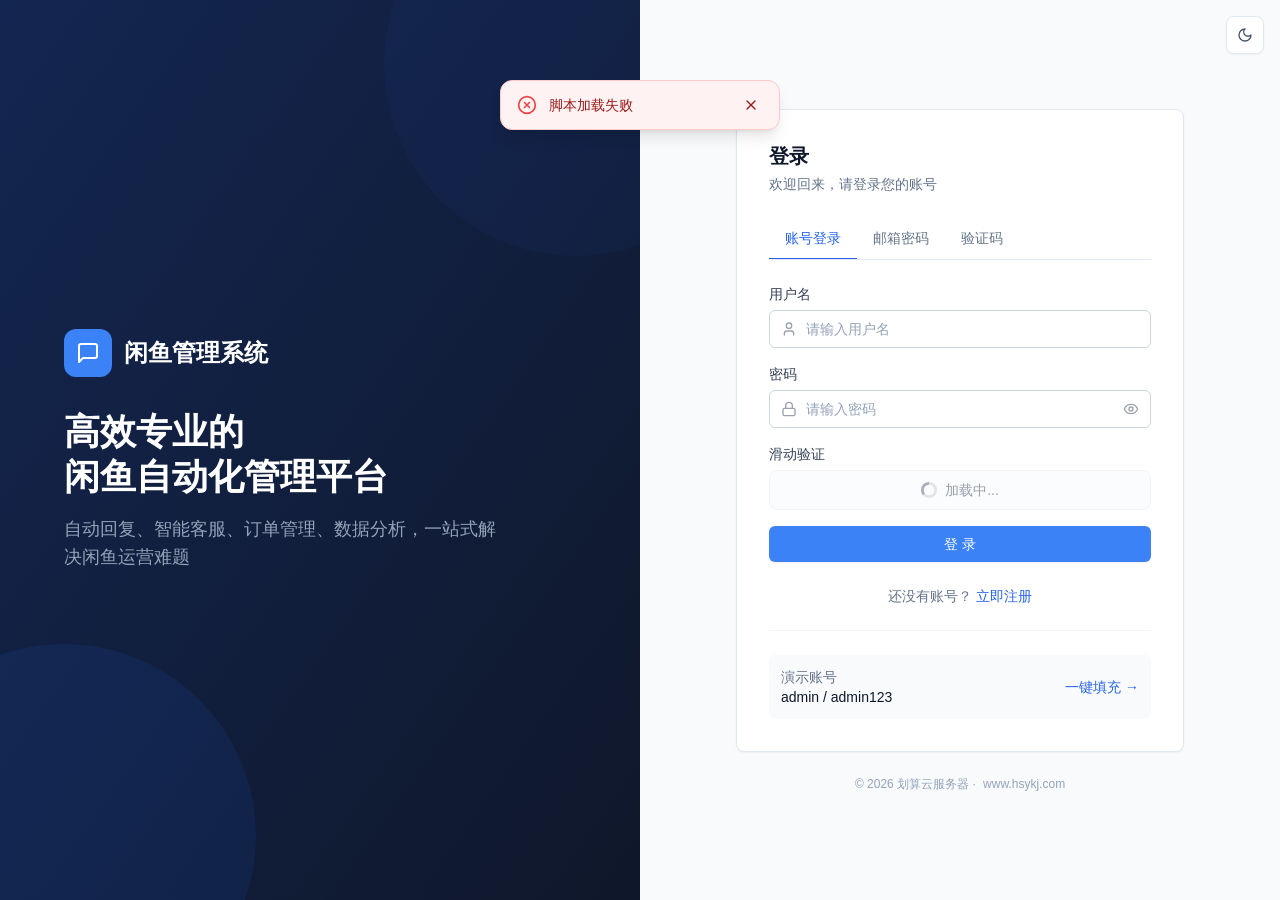
==== static/index.html @ 23e8f323 "商品级别自动发货配置" ====
<!DOCTYPE html>
<html lang="zh-CN">
  <head>
    <meta charset="UTF-8" />
    <link rel="icon" type="image/svg+xml" href="/static/favicon.svg" />
    <meta name="viewport" content="width=device-width, initial-scale=1.0" />
    <title>闲鱼自动回复管理系统</title>
    <!-- 在页面加载前立即设置主题，避免闪白 -->
    <script>
      (function() {
        var theme = localStorage.getItem('theme');
        var prefersDark = window.matchMedia('(prefers-color-scheme: dark)').matches;
        if (theme === 'dark' || (!theme && prefersDark)) {
          document.documentElement.classList.add('dark');
        }
      })();
    </script>
    <link rel="preconnect" href="https://fonts.googleapis.com">
    <link rel="preconnect" href="https://fonts.gstatic.com" crossorigin>
    <link href="https://fonts.googleapis.com/css2?family=Inter:wght@400;500;600;700&display=swap" rel="stylesheet">
    <script type="module" crossorigin src="/static/assets/index-5sSZK5_Z.js"></script>
    <link rel="stylesheet" crossorigin href="/static/assets/index-GIXT7lY9.css">
  </head>
  <body>
    <div id="root"></div>

  </body>
</html>
---- static/assets/index-GIXT7lY9.css ----
*,:before,:after{--tw-border-spacing-x: 0;--tw-border-spacing-y: 0;--tw-translate-x: 0;--tw-translate-y: 0;--tw-rotate: 0;--tw-skew-x: 0;--tw-skew-y: 0;--tw-scale-x: 1;--tw-scale-y: 1;--tw-pan-x: ;--tw-pan-y: ;--tw-pinch-zoom: ;--tw-scroll-snap-strictness: proximity;--tw-gradient-from-position: ;--tw-gradient-via-position: ;--tw-gradient-to-position: ;--tw-ordinal: ;--tw-slashed-zero: ;--tw-numeric-figure: ;--tw-numeric-spacing: ;--tw-numeric-fraction: ;--tw-ring-inset: ;--tw-ring-offset-width: 0px;--tw-ring-offset-color: #fff;--tw-ring-color: rgb(59 130 246 / .5);--tw-ring-offset-shadow: 0 0 #0000;--tw-ring-shadow: 0 0 #0000;--tw-shadow: 0 0 #0000;--tw-shadow-colored: 0 0 #0000;--tw-blur: ;--tw-brightness: ;--tw-contrast: ;--tw-grayscale: ;--tw-hue-rotate: ;--tw-invert: ;--tw-saturate: ;--tw-sepia: ;--tw-drop-shadow: ;--tw-backdrop-blur: ;--tw-backdrop-brightness: ;--tw-backdrop-contrast: ;--tw-backdrop-grayscale: ;--tw-backdrop-hue-rotate: ;--tw-backdrop-invert: ;--tw-backdrop-opacity: ;--tw-backdrop-saturate: ;--tw-backdrop-sepia: ;--tw-contain-size: ;--tw-contain-layout: ;--tw-contain-paint: ;--tw-contain-style: }::backdrop{--tw-border-spacing-x: 0;--tw-border-spacing-y: 0;--tw-translate-x: 0;--tw-translate-y: 0;--tw-rotate: 0;--tw-skew-x: 0;--tw-skew-y: 0;--tw-scale-x: 1;--tw-scale-y: 1;--tw-pan-x: ;--tw-pan-y: ;--tw-pinch-zoom: ;--tw-scroll-snap-strictness: proximity;--tw-gradient-from-position: ;--tw-gradient-via-position: ;--tw-gradient-to-position: ;--tw-ordinal: ;--tw-slashed-zero: ;--tw-numeric-figure: ;--tw-numeric-spacing: ;--tw-numeric-fraction: ;--tw-ring-inset: ;--tw-ring-offset-width: 0px;--tw-ring-offset-color: #fff;--tw-ring-color: rgb(59 130 246 / .5);--tw-ring-offset-shadow: 0 0 #0000;--tw-ring-shadow: 0 0 #0000;--tw-shadow: 0 0 #0000;--tw-shadow-colored: 0 0 #0000;--tw-blur: ;--tw-brightness: ;--tw-contrast: ;--tw-grayscale: ;--tw-hue-rotate: ;--tw-invert: ;--tw-saturate: ;--tw-sepia: ;--tw-drop-shadow: ;--tw-backdrop-blur: ;--tw-backdrop-brightness: ;--tw-backdrop-contrast: ;--tw-backdrop-grayscale: ;--tw-backdrop-hue-rotate: ;--tw-backdrop-invert: ;--tw-backdrop-opacity: ;--tw-backdrop-saturate: ;--tw-backdrop-sepia: ;--tw-contain-size: ;--tw-contain-layout: ;--tw-contain-paint: ;--tw-contain-style: }*,:before,:after{box-sizing:border-box;border-width:0;border-style:solid;border-color:#e5e7eb}:before,:after{--tw-content: ""}html,:host{line-height:1.5;-webkit-text-size-adjust:100%;-moz-tab-size:4;-o-tab-size:4;tab-size:4;font-family:ui-sans-serif,system-ui,sans-serif,"Apple Color Emoji","Segoe UI Emoji",Segoe UI Symbol,"Noto Color Emoji";font-feature-settings:normal;font-variation-settings:normal;-webkit-tap-highlight-color:transparent}body{margin:0;line-height:inherit}hr{height:0;color:inherit;border-top-width:1px}abbr:where([title]){-webkit-text-decoration:underline dotted;text-decoration:underline dotted}h1,h2,h3,h4,h5,h6{font-size:inherit;font-weight:inherit}a{color:inherit;text-decoration:inherit}b,strong{font-weight:bolder}code,kbd,samp,pre{font-family:ui-monospace,SFMono-Regular,Menlo,Monaco,Consolas,Liberation Mono,Courier New,monospace;font-feature-settings:normal;font-variation-settings:normal;font-size:1em}small{font-size:80%}sub,sup{font-size:75%;line-height:0;position:relative;vertical-align:baseline}sub{bottom:-.25em}sup{top:-.5em}table{text-indent:0;border-color:inherit;border-collapse:collapse}button,input,optgroup,select,textarea{font-family:inherit;font-feature-settings:inherit;font-variation-settings:inherit;font-size:100%;font-weight:inherit;line-height:inherit;letter-spacing:inherit;color:inherit;margin:0;padding:0}button,select{text-transform:none}button,input:where([type=button]),input:where([type=reset]),input:where([type=submit]){-webkit-appearance:button;background-color:transparent;background-image:none}:-moz-focusring{outline:auto}:-moz-ui-invalid{box-shadow:none}progress{vertical-align:baseline}::-webkit-inner-spin-button,::-webkit-outer-spin-button{height:auto}[type=search]{-webkit-appearance:textfield;outline-offset:-2px}::-webkit-search-decoration{-webkit-appearance:none}::-webkit-file-upload-button{-webkit-appearance:button;font:inherit}summary{display:list-item}blockquote,dl,dd,h1,h2,h3,h4,h5,h6,hr,figure,p,pre{margin:0}fieldset{margin:0;padding:0}legend{padding:0}ol,ul,menu{list-style:none;margin:0;padding:0}dialog{padding:0}textarea{resize:vertical}input::-moz-placeholder,textarea::-moz-placeholder{opacity:1;color:#9ca3af}input::placeholder,textarea::placeholder{opacity:1;color:#9ca3af}button,[role=button]{cursor:pointer}:disabled{cursor:default}img,svg,video,canvas,audio,iframe,embed,object{display:block;vertical-align:middle}img,video{max-width:100%;height:auto}[hidden]:where(:not([hidden=until-found])){display:none}:root{--color-primary: 59 130 246;--color-primary-hover: 37 99 235;--color-primary-light: 219 234 254;--color-success: 34 197 94;--color-warning: 245 158 11;--color-danger: 239 68 68;--color-info: 14 165 233;--color-sidebar: 15 23 42;--color-bg: 248 250 252;--color-bg-elevated: 255 255 255;--color-text: 30 41 59;--color-text-secondary: 100 116 139;--color-border: 226 232 240}.dark{--color-primary: 96 165 250;--color-primary-hover: 59 130 246;--color-primary-light: 30 58 138;--color-success: 74 222 128;--color-warning: 251 191 36;--color-danger: 248 113 113;--color-info: 56 189 248;--color-sidebar: 15 23 42;--color-bg: 15 23 42;--color-bg-elevated: 30 41 59;--color-text: 241 245 249;--color-text-secondary: 148 163 184;--color-border: 51 65 85}*{--tw-border-opacity: 1;border-color:rgb(226 232 240 / var(--tw-border-opacity, 1))}*:is(.dark *){--tw-border-opacity: 1;border-color:rgb(51 65 85 / var(--tw-border-opacity, 1))}html{scroll-behavior:smooth}body{--tw-bg-opacity: 1;background-color:rgb(248 250 252 / var(--tw-bg-opacity, 1));--tw-text-opacity: 1;color:rgb(30 41 59 / var(--tw-text-opacity, 1));-webkit-font-smoothing:antialiased;-moz-osx-font-smoothing:grayscale;transition-property:color,background-color,border-color,text-decoration-color,fill,stroke;transition-timing-function:cubic-bezier(.4,0,.2,1);transition-duration:.2s}body:is(.dark *){--tw-bg-opacity: 1;background-color:rgb(15 23 42 / var(--tw-bg-opacity, 1));--tw-text-opacity: 1;color:rgb(241 245 249 / var(--tw-text-opacity, 1))}body{font-family:-apple-system,BlinkMacSystemFont,Segoe UI,Roboto,PingFang SC,Hiragino Sans GB,Microsoft YaHei,Helvetica Neue,Arial,sans-serif}::-webkit-scrollbar{height:.375rem;width:.375rem}::-webkit-scrollbar-track{background-color:transparent}::-webkit-scrollbar-thumb{border-radius:9999px;background-color:#cbd5e199}:is(.dark *)::-webkit-scrollbar-thumb{background-color:#47556999}::-webkit-scrollbar-thumb:hover{background-color:#94a3b8cc}:is(.dark *)::-webkit-scrollbar-thumb:hover{background-color:#64748bcc}.sidebar-scrollbar{scrollbar-width:none;-ms-overflow-style:none}.sidebar-scrollbar::-webkit-scrollbar{display:none}.vben-card{border-radius:.5rem;border-width:1px;--tw-border-opacity: 1;border-color:rgb(241 245 249 / var(--tw-border-opacity, 1));--tw-bg-opacity: 1;background-color:rgb(255 255 255 / var(--tw-bg-opacity, 1));--tw-shadow: 0 1px 2px 0 rgb(0 0 0 / .05);--tw-shadow-colored: 0 1px 2px 0 var(--tw-shadow-color);box-shadow:var(--tw-ring-offset-shadow, 0 0 #0000),var(--tw-ring-shadow, 0 0 #0000),var(--tw-shadow)}.vben-card:is(.dark *){--tw-border-opacity: 1;border-color:rgb(51 65 85 / var(--tw-border-opacity, 1));--tw-bg-opacity: 1;background-color:rgb(30 41 59 / var(--tw-bg-opacity, 1))}.vben-card-header{display:flex;align-items:center;justify-content:space-between;border-bottom-width:1px;--tw-border-opacity: 1;border-color:rgb(241 245 249 / var(--tw-border-opacity, 1));padding:1rem 1.25rem}.vben-card-header:is(.dark *){--tw-border-opacity: 1;border-color:rgb(51 65 85 / var(--tw-border-opacity, 1))}.vben-card-title{display:flex;align-items:center;gap:.5rem;font-size:1rem;line-height:1.5rem;font-weight:600;--tw-text-opacity: 1;color:rgb(30 41 59 / var(--tw-text-opacity, 1))}.vben-card-title:is(.dark *){--tw-text-opacity: 1;color:rgb(241 245 249 / var(--tw-text-opacity, 1))}.vben-card-body{padding:1.25rem}.switch-ios{position:relative;display:inline-flex;cursor:pointer;align-items:center}.switch-ios input{position:absolute;width:1px;height:1px;padding:0;margin:-1px;overflow:hidden;clip:rect(0,0,0,0);white-space:nowrap;border-width:0}.switch-ios .switch-slider{height:1.5rem;width:2.75rem;border-radius:9999px;--tw-bg-opacity: 1;background-color:rgb(226 232 240 / var(--tw-bg-opacity, 1));transition-property:color,background-color,border-color,text-decoration-color,fill,stroke;transition-duration:.2s;transition-timing-function:cubic-bezier(.4,0,.2,1)}.switch-ios .switch-slider:after{position:absolute;top:2px;left:2px;height:1.25rem;width:1.25rem;border-radius:9999px;border-width:1px;--tw-border-opacity: 1;border-color:rgb(203 213 225 / var(--tw-border-opacity, 1));--tw-bg-opacity: 1;background-color:rgb(255 255 255 / var(--tw-bg-opacity, 1));transition-property:all;transition-timing-function:cubic-bezier(.4,0,.2,1);transition-duration:.2s;--tw-content: "";content:var(--tw-content)}.switch-ios .switch-slider:is(.dark *){--tw-bg-opacity: 1;background-color:rgb(71 85 105 / var(--tw-bg-opacity, 1))}.switch-ios input:checked+.switch-slider{--tw-bg-opacity: 1;background-color:rgb(59 130 246 / var(--tw-bg-opacity, 1))}.switch-ios input:checked+.switch-slider:after{transform:translate(100%);border-color:#fff}.switch-ios input:focus+.switch-slider{--tw-ring-offset-shadow: var(--tw-ring-inset) 0 0 0 var(--tw-ring-offset-width) var(--tw-ring-offset-color);--tw-ring-shadow: var(--tw-ring-inset) 0 0 0 calc(2px + var(--tw-ring-offset-width)) var(--tw-ring-color);box-shadow:var(--tw-ring-offset-shadow),var(--tw-ring-shadow),var(--tw-shadow, 0 0 #0000);--tw-ring-opacity: 1;--tw-ring-color: rgb(147 197 253 / var(--tw-ring-opacity, 1));--tw-ring-offset-width: 2px}.switch-ios input:focus+.switch-slider:is(.dark *){--tw-ring-opacity: 1;--tw-ring-color: rgb(30 64 175 / var(--tw-ring-opacity, 1));--tw-ring-offset-color: #1e293b}.btn-ios-primary{display:inline-flex;align-items:center;justify-content:center;gap:.5rem;border-radius:.375rem;padding:.5rem 1rem;font-size:.875rem;line-height:1.25rem;font-weight:500;transition-property:all;transition-duration:.15s;transition-timing-function:cubic-bezier(.4,0,.2,1)}.btn-ios-primary:focus{outline:2px solid transparent;outline-offset:2px;--tw-ring-offset-shadow: var(--tw-ring-inset) 0 0 0 var(--tw-ring-offset-width) var(--tw-ring-offset-color);--tw-ring-shadow: var(--tw-ring-inset) 0 0 0 calc(2px + var(--tw-ring-offset-width)) var(--tw-ring-color);box-shadow:var(--tw-ring-offset-shadow),var(--tw-ring-shadow),var(--tw-shadow, 0 0 #0000);--tw-ring-offset-width: 2px}.btn-ios-primary:disabled{pointer-events:none;cursor:not-allowed;opacity:.6}.btn-ios-primary:focus:is(.dark *){--tw-ring-offset-color: #1e293b}.btn-ios-primary{--tw-bg-opacity: 1;background-color:rgb(59 130 246 / var(--tw-bg-opacity, 1));--tw-text-opacity: 1;color:rgb(255 255 255 / var(--tw-text-opacity, 1));--tw-shadow: 0 1px 2px 0 rgb(0 0 0 / .05);--tw-shadow-colored: 0 1px 2px 0 var(--tw-shadow-color);box-shadow:var(--tw-ring-offset-shadow, 0 0 #0000),var(--tw-ring-shadow, 0 0 #0000),var(--tw-shadow)}@media (max-width: 640px){.btn-ios-primary{padding:.5rem .75rem;font-size:.75rem;line-height:1rem}}.btn-ios-primary:hover{--tw-bg-opacity: 1;background-color:rgb(37 99 235 / var(--tw-bg-opacity, 1))}.btn-ios-primary:focus{--tw-ring-opacity: 1;--tw-ring-color: rgb(59 130 246 / var(--tw-ring-opacity, 1))}.btn-ios-primary:active{--tw-bg-opacity: 1;background-color:rgb(29 78 216 / var(--tw-bg-opacity, 1))}.btn-ios-secondary{display:inline-flex;align-items:center;justify-content:center;gap:.5rem;border-radius:.375rem;padding:.5rem 1rem;font-size:.875rem;line-height:1.25rem;font-weight:500;transition-property:all;transition-duration:.15s;transition-timing-function:cubic-bezier(.4,0,.2,1)}.btn-ios-secondary:focus{outline:2px solid transparent;outline-offset:2px;--tw-ring-offset-shadow: var(--tw-ring-inset) 0 0 0 var(--tw-ring-offset-width) var(--tw-ring-offset-color);--tw-ring-shadow: var(--tw-ring-inset) 0 0 0 calc(2px + var(--tw-ring-offset-width)) var(--tw-ring-color);box-shadow:var(--tw-ring-offset-shadow),var(--tw-ring-shadow),var(--tw-shadow, 0 0 #0000);--tw-ring-offset-width: 2px}.btn-ios-secondary:disabled{pointer-events:none;cursor:not-allowed;opacity:.6}.btn-ios-secondary:focus:is(.dark *){--tw-ring-offset-color: #1e293b}.btn-ios-secondary{border-width:1px;--tw-border-opacity: 1;border-color:rgb(203 213 225 / var(--tw-border-opacity, 1));--tw-bg-opacity: 1;background-color:rgb(255 255 255 / var(--tw-bg-opacity, 1));--tw-text-opacity: 1;color:rgb(51 65 85 / var(--tw-text-opacity, 1))}@media (max-width: 640px){.btn-ios-secondary{padding:.5rem .75rem;font-size:.75rem;line-height:1rem}}.btn-ios-secondary:hover{--tw-bg-opacity: 1;background-color:rgb(248 250 252 / var(--tw-bg-opacity, 1))}.btn-ios-secondary:focus{--tw-ring-opacity: 1;--tw-ring-color: rgb(59 130 246 / var(--tw-ring-opacity, 1))}.btn-ios-secondary:active{--tw-bg-opacity: 1;background-color:rgb(241 245 249 / var(--tw-bg-opacity, 1))}.btn-ios-secondary:is(.dark *){--tw-border-opacity: 1;border-color:rgb(71 85 105 / var(--tw-border-opacity, 1));--tw-bg-opacity: 1;background-color:rgb(51 65 85 / var(--tw-bg-opacity, 1));--tw-text-opacity: 1;color:rgb(226 232 240 / var(--tw-text-opacity, 1))}.btn-ios-secondary:hover:is(.dark *){--tw-bg-opacity: 1;background-color:rgb(71 85 105 / var(--tw-bg-opacity, 1))}.btn-ios-danger{display:inline-flex;align-items:center;justify-content:center;gap:.5rem;border-radius:.375rem;padding:.5rem 1rem;font-size:.875rem;line-height:1.25rem;font-weight:500;transition-property:all;transition-duration:.15s;transition-timing-function:cubic-bezier(.4,0,.2,1)}.btn-ios-danger:focus{outline:2px solid transparent;outline-offset:2px;--tw-ring-offset-shadow: var(--tw-ring-inset) 0 0 0 var(--tw-ring-offset-width) var(--tw-ring-offset-color);--tw-ring-shadow: var(--tw-ring-inset) 0 0 0 calc(2px + var(--tw-ring-offset-width)) var(--tw-ring-color);box-shadow:var(--tw-ring-offset-shadow),var(--tw-ring-shadow),var(--tw-shadow, 0 0 #0000);--tw-ring-offset-width: 2px}.btn-ios-danger:disabled{pointer-events:none;cursor:not-allowed;opacity:.6}.btn-ios-danger:focus:is(.dark *){--tw-ring-offset-color: #1e293b}.btn-ios-danger{--tw-bg-opacity: 1;background-color:rgb(239 68 68 / var(--tw-bg-opacity, 1));--tw-text-opacity: 1;color:rgb(255 255 255 / var(--tw-text-opacity, 1));--tw-shadow: 0 1px 2px 0 rgb(0 0 0 / .05);--tw-shadow-colored: 0 1px 2px 0 var(--tw-shadow-color);box-shadow:var(--tw-ring-offset-shadow, 0 0 #0000),var(--tw-ring-shadow, 0 0 #0000),var(--tw-shadow)}@media (max-width: 640px){.btn-ios-danger{padding:.5rem .75rem;font-size:.75rem;line-height:1rem}}.btn-ios-danger:hover{--tw-bg-opacity: 1;background-color:rgb(220 38 38 / var(--tw-bg-opacity, 1))}.btn-ios-danger:focus{--tw-ring-opacity: 1;--tw-ring-color: rgb(239 68 68 / var(--tw-ring-opacity, 1))}.btn-ios-danger:active{--tw-bg-opacity: 1;background-color:rgb(185 28 28 / var(--tw-bg-opacity, 1))}.btn-sm{border-radius:.25rem;padding:.375rem .75rem;font-size:.75rem;line-height:1rem}.input-ios{width:100%;border-radius:.375rem;border-width:1px;--tw-border-opacity: 1;border-color:rgb(203 213 225 / var(--tw-border-opacity, 1));--tw-bg-opacity: 1;background-color:rgb(255 255 255 / var(--tw-bg-opacity, 1));padding:.5rem .75rem;font-size:.875rem;line-height:1.25rem;--tw-text-opacity: 1;color:rgb(15 23 42 / var(--tw-text-opacity, 1));transition-property:color,background-color,border-color,text-decoration-color,fill,stroke;transition-timing-function:cubic-bezier(.4,0,.2,1);transition-duration:.15s}.input-ios::-moz-placeholder{--tw-text-opacity: 1;color:rgb(148 163 184 / var(--tw-text-opacity, 1))}.input-ios::placeholder{--tw-text-opacity: 1;color:rgb(148 163 184 / var(--tw-text-opacity, 1))}.input-ios:hover{--tw-border-opacity: 1;border-color:rgb(148 163 184 / var(--tw-border-opacity, 1))}.input-ios:focus{--tw-border-opacity: 1;border-color:rgb(59 130 246 / var(--tw-border-opacity, 1));outline:2px solid transparent;outline-offset:2px;--tw-ring-offset-shadow: var(--tw-ring-inset) 0 0 0 var(--tw-ring-offset-width) var(--tw-ring-offset-color);--tw-ring-shadow: var(--tw-ring-inset) 0 0 0 calc(1px + var(--tw-ring-offset-width)) var(--tw-ring-color);box-shadow:var(--tw-ring-offset-shadow),var(--tw-ring-shadow),var(--tw-shadow, 0 0 #0000);--tw-ring-opacity: 1;--tw-ring-color: rgb(59 130 246 / var(--tw-ring-opacity, 1))}.input-ios:disabled{cursor:not-allowed;--tw-bg-opacity: 1;background-color:rgb(241 245 249 / var(--tw-bg-opacity, 1));--tw-text-opacity: 1;color:rgb(100 116 139 / var(--tw-text-opacity, 1))}.input-ios:is(.dark *){--tw-border-opacity: 1;border-color:rgb(71 85 105 / var(--tw-border-opacity, 1));--tw-bg-opacity: 1;background-color:rgb(30 41 59 / var(--tw-bg-opacity, 1));--tw-text-opacity: 1;color:rgb(241 245 249 / var(--tw-text-opacity, 1))}.input-ios:is(.dark *)::-moz-placeholder{--tw-text-opacity: 1;color:rgb(100 116 139 / var(--tw-text-opacity, 1))}.input-ios:is(.dark *)::placeholder{--tw-text-opacity: 1;color:rgb(100 116 139 / var(--tw-text-opacity, 1))}.input-ios:hover:is(.dark *){--tw-border-opacity: 1;border-color:rgb(100 116 139 / var(--tw-border-opacity, 1))}.input-ios:disabled:is(.dark *){--tw-bg-opacity: 1;background-color:rgb(51 65 85 / var(--tw-bg-opacity, 1))}select.input-ios{cursor:pointer;-webkit-appearance:none;-moz-appearance:none;appearance:none;background-image:url(data:image/svg+xml;charset=utf-8,%3Csvg%20xmlns%3D%22http%3A%2F%2Fwww.w3.org%2F2000%2Fsvg%22%20width%3D%2224%22%20height%3D%2224%22%20viewBox%3D%220%200%2024%2024%22%20fill%3D%22none%22%20stroke%3D%22%2364748b%22%20stroke-width%3D%222%22%20stroke-linecap%3D%22round%22%20stroke-linejoin%3D%22round%22%3E%3Cpolyline%20points%3D%226%209%2012%2015%2018%209%22%3E%3C%2Fpolyline%3E%3C%2Fsvg%3E);background-size:1.25rem 1.25rem;background-position:right .5rem center;background-repeat:no-repeat;padding-right:2.5rem}.dark select.input-ios{background-image:url(data:image/svg+xml;charset=utf-8,%3Csvg%20xmlns%3D%22http%3A%2F%2Fwww.w3.org%2F2000%2Fsvg%22%20width%3D%2224%22%20height%3D%2224%22%20viewBox%3D%220%200%2024%2024%22%20fill%3D%22none%22%20stroke%3D%22%2394a3b8%22%20stroke-width%3D%222%22%20stroke-linecap%3D%22round%22%20stroke-linejoin%3D%22round%22%3E%3Cpolyline%20points%3D%226%209%2012%2015%2018%209%22%3E%3C%2Fpolyline%3E%3C%2Fsvg%3E)}.input-group>:not([hidden])~:not([hidden]){--tw-space-y-reverse: 0;margin-top:calc(.375rem * calc(1 - var(--tw-space-y-reverse)));margin-bottom:calc(.375rem * var(--tw-space-y-reverse))}.input-label{display:block;font-size:.875rem;line-height:1.25rem;font-weight:500;--tw-text-opacity: 1;color:rgb(51 65 85 / var(--tw-text-opacity, 1))}.input-label:is(.dark *){--tw-text-opacity: 1;color:rgb(203 213 225 / var(--tw-text-opacity, 1))}.input-hint{margin-top:.25rem;font-size:.75rem;line-height:1rem;--tw-text-opacity: 1;color:rgb(100 116 139 / var(--tw-text-opacity, 1))}.input-hint:is(.dark *){--tw-text-opacity: 1;color:rgb(148 163 184 / var(--tw-text-opacity, 1))}.table-ios{width:100%;font-size:.875rem;line-height:1.25rem}.table-ios thead{--tw-bg-opacity: 1;background-color:rgb(248 250 252 / var(--tw-bg-opacity, 1))}.table-ios thead:is(.dark *){background-color:#33415580}.table-ios th{border-bottom-width:1px;--tw-border-opacity: 1;border-color:rgb(226 232 240 / var(--tw-border-opacity, 1));padding:.75rem 1rem;text-align:left;font-size:.75rem;line-height:1rem;font-weight:600;text-transform:uppercase;letter-spacing:.05em;--tw-text-opacity: 1;color:rgb(71 85 105 / var(--tw-text-opacity, 1))}.table-ios th:is(.dark *){--tw-border-opacity: 1;border-color:rgb(71 85 105 / var(--tw-border-opacity, 1));--tw-text-opacity: 1;color:rgb(203 213 225 / var(--tw-text-opacity, 1))}.table-ios td{border-bottom-width:1px;--tw-border-opacity: 1;border-color:rgb(241 245 249 / var(--tw-border-opacity, 1));padding:.75rem 1rem;--tw-text-opacity: 1;color:rgb(51 65 85 / var(--tw-text-opacity, 1))}.table-ios td:is(.dark *){--tw-border-opacity: 1;border-color:rgb(51 65 85 / var(--tw-border-opacity, 1));--tw-text-opacity: 1;color:rgb(203 213 225 / var(--tw-text-opacity, 1))}.table-ios tbody tr{transition-property:color,background-color,border-color,text-decoration-color,fill,stroke;transition-timing-function:cubic-bezier(.4,0,.2,1);transition-duration:.15s}.table-ios tbody tr:hover{background-color:#eff6ff80}.table-ios tbody tr:hover:is(.dark *){background-color:#1e3a8a33}.table-ios tbody tr:last-child td{border-bottom-width:0px}.table-action-btn{border-radius:.375rem;padding:.375rem;--tw-text-opacity: 1;color:rgb(100 116 139 / var(--tw-text-opacity, 1));transition-property:color,background-color,border-color,text-decoration-color,fill,stroke;transition-timing-function:cubic-bezier(.4,0,.2,1);transition-duration:.15s}.table-action-btn:hover{--tw-bg-opacity: 1;background-color:rgb(241 245 249 / var(--tw-bg-opacity, 1));--tw-text-opacity: 1;color:rgb(51 65 85 / var(--tw-text-opacity, 1))}.table-action-btn:is(.dark *){--tw-text-opacity: 1;color:rgb(148 163 184 / var(--tw-text-opacity, 1))}.table-action-btn:hover:is(.dark *){--tw-bg-opacity: 1;background-color:rgb(51 65 85 / var(--tw-bg-opacity, 1));--tw-text-opacity: 1;color:rgb(226 232 240 / var(--tw-text-opacity, 1))}.badge-success{display:inline-flex;align-items:center;border-radius:.25rem;padding:.125rem .5rem;font-size:.75rem;line-height:1rem;font-weight:500;--tw-bg-opacity: 1;background-color:rgb(220 252 231 / var(--tw-bg-opacity, 1));--tw-text-opacity: 1;color:rgb(22 101 52 / var(--tw-text-opacity, 1))}@media (max-width: 640px){.badge-success{padding:.125rem .375rem;font-size:10px}}.badge-success:is(.dark *){background-color:#14532d4d;--tw-text-opacity: 1;color:rgb(74 222 128 / var(--tw-text-opacity, 1))}.badge-warning{display:inline-flex;align-items:center;border-radius:.25rem;padding:.125rem .5rem;font-size:.75rem;line-height:1rem;font-weight:500;--tw-bg-opacity: 1;background-color:rgb(254 243 199 / var(--tw-bg-opacity, 1));--tw-text-opacity: 1;color:rgb(146 64 14 / var(--tw-text-opacity, 1))}@media (max-width: 640px){.badge-warning{padding:.125rem .375rem;font-size:10px}}.badge-warning:is(.dark *){background-color:#78350f4d;--tw-text-opacity: 1;color:rgb(251 191 36 / var(--tw-text-opacity, 1))}.badge-danger{display:inline-flex;align-items:center;border-radius:.25rem;padding:.125rem .5rem;font-size:.75rem;line-height:1rem;font-weight:500;--tw-bg-opacity: 1;background-color:rgb(254 226 226 / var(--tw-bg-opacity, 1));--tw-text-opacity: 1;color:rgb(153 27 27 / var(--tw-text-opacity, 1))}@media (max-width: 640px){.badge-danger{padding:.125rem .375rem;font-size:10px}}.badge-danger:is(.dark *){background-color:#7f1d1d4d;--tw-text-opacity: 1;color:rgb(248 113 113 / var(--tw-text-opacity, 1))}.badge-info{display:inline-flex;align-items:center;border-radius:.25rem;padding:.125rem .5rem;font-size:.75rem;line-height:1rem;font-weight:500;--tw-bg-opacity: 1;background-color:rgb(219 234 254 / var(--tw-bg-opacity, 1));--tw-text-opacity: 1;color:rgb(30 64 175 / var(--tw-text-opacity, 1))}@media (max-width: 640px){.badge-info{padding:.125rem .375rem;font-size:10px}}.badge-info:is(.dark *){background-color:#1e3a8a4d;--tw-text-opacity: 1;color:rgb(96 165 250 / var(--tw-text-opacity, 1))}.badge-gray{display:inline-flex;align-items:center;border-radius:.25rem;padding:.125rem .5rem;font-size:.75rem;line-height:1rem;font-weight:500;--tw-bg-opacity: 1;background-color:rgb(241 245 249 / var(--tw-bg-opacity, 1));--tw-text-opacity: 1;color:rgb(30 41 59 / var(--tw-text-opacity, 1))}@media (max-width: 640px){.badge-gray{padding:.125rem .375rem;font-size:10px}}.badge-gray:is(.dark *){--tw-bg-opacity: 1;background-color:rgb(51 65 85 / var(--tw-bg-opacity, 1));--tw-text-opacity: 1;color:rgb(203 213 225 / var(--tw-text-opacity, 1))}.badge-primary{display:inline-flex;align-items:center;border-radius:.25rem;padding:.125rem .5rem;font-size:.75rem;line-height:1rem;font-weight:500;--tw-bg-opacity: 1;background-color:rgb(219 234 254 / var(--tw-bg-opacity, 1));--tw-text-opacity: 1;color:rgb(30 64 175 / var(--tw-text-opacity, 1))}@media (max-width: 640px){.badge-primary{padding:.125rem .375rem;font-size:10px}}.badge-primary:is(.dark *){background-color:#1e3a8a4d;--tw-text-opacity: 1;color:rgb(96 165 250 / var(--tw-text-opacity, 1))}.status-dot{height:.5rem;width:.5rem;border-radius:9999px}.status-dot-success{height:.5rem;width:.5rem;border-radius:9999px;--tw-bg-opacity: 1;background-color:rgb(34 197 94 / var(--tw-bg-opacity, 1))}.status-dot-danger{height:.5rem;width:.5rem;border-radius:9999px;--tw-bg-opacity: 1;background-color:rgb(239 68 68 / var(--tw-bg-opacity, 1))}.modal-overlay{position:fixed;top:0;right:0;bottom:0;left:0;z-index:50;display:flex}.modal-overlay{animation:fadeIn .3s ease-out;align-items:center;justify-content:center;background-color:#00000080;padding:1rem;animation:fade-in .15s ease-out}.modal-overlay:is(.dark *){background-color:#000000b3}.modal-content{display:flex;max-height:85vh;width:100%;max-width:32rem}@keyframes slideUp{0%{opacity:0;transform:translateY(10px)}to{opacity:1;transform:translateY(0)}}.modal-content{animation:slideUp .3s ease-out;flex-direction:column;overflow:hidden;border-radius:.5rem;--tw-bg-opacity: 1;background-color:rgb(255 255 255 / var(--tw-bg-opacity, 1));--tw-shadow: 0 25px 50px -12px rgb(0 0 0 / .25);--tw-shadow-colored: 0 25px 50px -12px var(--tw-shadow-color);box-shadow:var(--tw-ring-offset-shadow, 0 0 #0000),var(--tw-ring-shadow, 0 0 #0000),var(--tw-shadow);animation:slide-up .2s ease-out}.modal-content:is(.dark *){--tw-bg-opacity: 1;background-color:rgb(30 41 59 / var(--tw-bg-opacity, 1))}.modal-content>form{display:flex;min-height:0px;flex:1 1 0%;flex-direction:column}.modal-header{display:flex;flex-shrink:0;align-items:center;justify-content:space-between;border-bottom-width:1px;--tw-border-opacity: 1;border-color:rgb(226 232 240 / var(--tw-border-opacity, 1));padding:1rem 1.5rem}.modal-header:is(.dark *){--tw-border-opacity: 1;border-color:rgb(51 65 85 / var(--tw-border-opacity, 1))}.modal-title{font-size:1.125rem;line-height:1.75rem;font-weight:600;--tw-text-opacity: 1;color:rgb(15 23 42 / var(--tw-text-opacity, 1))}.modal-title:is(.dark *){--tw-text-opacity: 1;color:rgb(241 245 249 / var(--tw-text-opacity, 1))}.modal-close{border-radius:.375rem;padding:.25rem;--tw-text-opacity: 1;color:rgb(148 163 184 / var(--tw-text-opacity, 1));transition-property:color,background-color,border-color,text-decoration-color,fill,stroke;transition-timing-function:cubic-bezier(.4,0,.2,1);transition-duration:.15s}.modal-close:hover{--tw-bg-opacity: 1;background-color:rgb(241 245 249 / var(--tw-bg-opacity, 1));--tw-text-opacity: 1;color:rgb(71 85 105 / var(--tw-text-opacity, 1))}.modal-close:hover:is(.dark *){--tw-bg-opacity: 1;background-color:rgb(51 65 85 / var(--tw-bg-opacity, 1));--tw-text-opacity: 1;color:rgb(226 232 240 / var(--tw-text-opacity, 1))}.modal-body{min-height:0px;flex:1 1 0%;overflow-y:auto;padding:1.5rem}.modal-footer{display:flex;flex-shrink:0;align-items:center;justify-content:flex-end;gap:.75rem;border-top-width:1px;--tw-border-opacity: 1;border-color:rgb(226 232 240 / var(--tw-border-opacity, 1));--tw-bg-opacity: 1;background-color:rgb(248 250 252 / var(--tw-bg-opacity, 1));padding:1rem 1.5rem}.modal-footer:is(.dark *){--tw-border-opacity: 1;border-color:rgb(51 65 85 / var(--tw-border-opacity, 1));background-color:#1e293b80}.stat-card{display:flex;align-items:center;gap:1rem;border-radius:.5rem;border-width:1px;--tw-border-opacity: 1;border-color:rgb(241 245 249 / var(--tw-border-opacity, 1));--tw-bg-opacity: 1;background-color:rgb(255 255 255 / var(--tw-bg-opacity, 1));padding:1.25rem;--tw-shadow: 0 1px 2px 0 rgb(0 0 0 / .05);--tw-shadow-colored: 0 1px 2px 0 var(--tw-shadow-color);box-shadow:var(--tw-ring-offset-shadow, 0 0 #0000),var(--tw-ring-shadow, 0 0 #0000),var(--tw-shadow)}.stat-card:is(.dark *){--tw-border-opacity: 1;border-color:rgb(51 65 85 / var(--tw-border-opacity, 1));--tw-bg-opacity: 1;background-color:rgb(30 41 59 / var(--tw-bg-opacity, 1))}.stat-icon-primary{display:flex;height:3rem;width:3rem;flex-shrink:0;align-items:center;justify-content:center;border-radius:.5rem;--tw-bg-opacity: 1;background-color:rgb(219 234 254 / var(--tw-bg-opacity, 1));--tw-text-opacity: 1;color:rgb(37 99 235 / var(--tw-text-opacity, 1))}@media (max-width: 640px){.stat-icon-primary{height:2.5rem;width:2.5rem}}.stat-icon-primary:is(.dark *){background-color:#1e3a8a4d;--tw-text-opacity: 1;color:rgb(96 165 250 / var(--tw-text-opacity, 1))}.stat-icon-success{display:flex;height:3rem;width:3rem;flex-shrink:0;align-items:center;justify-content:center;border-radius:.5rem;--tw-bg-opacity: 1;background-color:rgb(220 252 231 / var(--tw-bg-opacity, 1));--tw-text-opacity: 1;color:rgb(22 163 74 / var(--tw-text-opacity, 1))}@media (max-width: 640px){.stat-icon-success{height:2.5rem;width:2.5rem}}.stat-icon-success:is(.dark *){background-color:#14532d4d;--tw-text-opacity: 1;color:rgb(74 222 128 / var(--tw-text-opacity, 1))}.stat-icon-warning{display:flex;height:3rem;width:3rem;flex-shrink:0;align-items:center;justify-content:center;border-radius:.5rem;--tw-bg-opacity: 1;background-color:rgb(254 243 199 / var(--tw-bg-opacity, 1));--tw-text-opacity: 1;color:rgb(217 119 6 / var(--tw-text-opacity, 1))}@media (max-width: 640px){.stat-icon-warning{height:2.5rem;width:2.5rem}}.stat-icon-warning:is(.dark *){background-color:#78350f4d;--tw-text-opacity: 1;color:rgb(251 191 36 / var(--tw-text-opacity, 1))}.stat-icon-info{display:flex;height:3rem;width:3rem;flex-shrink:0;align-items:center;justify-content:center;border-radius:.5rem;--tw-bg-opacity: 1;background-color:rgb(224 242 254 / var(--tw-bg-opacity, 1));--tw-text-opacity: 1;color:rgb(2 132 199 / var(--tw-text-opacity, 1))}@media (max-width: 640px){.stat-icon-info{height:2.5rem;width:2.5rem}}.stat-icon-info:is(.dark *){background-color:#0c4a6e4d;--tw-text-opacity: 1;color:rgb(56 189 248 / var(--tw-text-opacity, 1))}.stat-value{font-size:1.5rem;line-height:2rem;font-weight:700;--tw-text-opacity: 1;color:rgb(15 23 42 / var(--tw-text-opacity, 1))}.stat-value:is(.dark *){--tw-text-opacity: 1;color:rgb(241 245 249 / var(--tw-text-opacity, 1))}.stat-label{font-size:.875rem;line-height:1.25rem;--tw-text-opacity: 1;color:rgb(100 116 139 / var(--tw-text-opacity, 1))}.stat-label:is(.dark *){--tw-text-opacity: 1;color:rgb(148 163 184 / var(--tw-text-opacity, 1))}.page-header{margin-bottom:1.5rem}.page-title{font-size:1.25rem;line-height:1.75rem;font-weight:600;--tw-text-opacity: 1;color:rgb(15 23 42 / var(--tw-text-opacity, 1))}.page-title:is(.dark *){--tw-text-opacity: 1;color:rgb(241 245 249 / var(--tw-text-opacity, 1))}.page-description{margin-top:.25rem;font-size:.875rem;line-height:1.25rem;--tw-text-opacity: 1;color:rgb(100 116 139 / var(--tw-text-opacity, 1))}.page-description:is(.dark *){--tw-text-opacity: 1;color:rgb(148 163 184 / var(--tw-text-opacity, 1))}.top-navbar{position:sticky;top:0;z-index:40;display:flex;height:3.5rem;align-items:center;justify-content:space-between;border-bottom-width:1px;--tw-border-opacity: 1;border-color:rgb(226 232 240 / var(--tw-border-opacity, 1));--tw-bg-opacity: 1;background-color:rgb(255 255 255 / var(--tw-bg-opacity, 1));padding-left:1rem;padding-right:1rem}.top-navbar:is(.dark *){--tw-border-opacity: 1;border-color:rgb(51 65 85 / var(--tw-border-opacity, 1));--tw-bg-opacity: 1;background-color:rgb(30 41 59 / var(--tw-bg-opacity, 1))}.tabs-bar{display:flex;height:2.5rem;align-items:center;gap:.25rem;overflow-x:auto;border-bottom-width:1px;--tw-border-opacity: 1;border-color:rgb(226 232 240 / var(--tw-border-opacity, 1));--tw-bg-opacity: 1;background-color:rgb(255 255 255 / var(--tw-bg-opacity, 1));padding-left:.5rem;padding-right:.5rem}.tabs-bar:is(.dark *){--tw-border-opacity: 1;border-color:rgb(51 65 85 / var(--tw-border-opacity, 1));--tw-bg-opacity: 1;background-color:rgb(30 41 59 / var(--tw-bg-opacity, 1))}.tab-item{display:inline-flex;cursor:pointer;align-items:center;gap:.375rem;white-space:nowrap;border-radius:.375rem;padding:.375rem .75rem;font-size:.875rem;line-height:1.25rem;--tw-text-opacity: 1;color:rgb(71 85 105 / var(--tw-text-opacity, 1));transition-property:color,background-color,border-color,text-decoration-color,fill,stroke;transition-timing-function:cubic-bezier(.4,0,.2,1);transition-duration:.15s}.tab-item:hover{--tw-bg-opacity: 1;background-color:rgb(241 245 249 / var(--tw-bg-opacity, 1));--tw-text-opacity: 1;color:rgb(15 23 42 / var(--tw-text-opacity, 1))}.tab-item:is(.dark *){--tw-text-opacity: 1;color:rgb(148 163 184 / var(--tw-text-opacity, 1))}.tab-item:hover:is(.dark *){--tw-bg-opacity: 1;background-color:rgb(51 65 85 / var(--tw-bg-opacity, 1));--tw-text-opacity: 1;color:rgb(241 245 249 / var(--tw-text-opacity, 1))}.tab-item-active{display:inline-flex;cursor:pointer;align-items:center;gap:.375rem;white-space:nowrap;border-radius:.375rem;padding:.375rem .75rem;font-size:.875rem;line-height:1.25rem;--tw-text-opacity: 1;color:rgb(71 85 105 / var(--tw-text-opacity, 1));transition-property:color,background-color,border-color,text-decoration-color,fill,stroke;transition-timing-function:cubic-bezier(.4,0,.2,1);transition-duration:.15s}.tab-item-active:hover{--tw-bg-opacity: 1;background-color:rgb(241 245 249 / var(--tw-bg-opacity, 1));--tw-text-opacity: 1;color:rgb(15 23 42 / var(--tw-text-opacity, 1))}.tab-item-active:is(.dark *){--tw-text-opacity: 1;color:rgb(148 163 184 / var(--tw-text-opacity, 1))}.tab-item-active:hover:is(.dark *){--tw-bg-opacity: 1;background-color:rgb(51 65 85 / var(--tw-bg-opacity, 1));--tw-text-opacity: 1;color:rgb(241 245 249 / var(--tw-text-opacity, 1))}.tab-item-active{--tw-bg-opacity: 1;background-color:rgb(239 246 255 / var(--tw-bg-opacity, 1));--tw-text-opacity: 1;color:rgb(37 99 235 / var(--tw-text-opacity, 1))}@media (max-width: 640px){.tab-item-active{gap:.25rem;padding:.375rem .5rem;font-size:.75rem;line-height:1rem}}.tab-item-active:is(.dark *){background-color:#1e3a8a4d;--tw-text-opacity: 1;color:rgb(96 165 250 / var(--tw-text-opacity, 1))}.tab-close{margin-left:.25rem;border-radius:.25rem;padding:.125rem;transition-property:color,background-color,border-color,text-decoration-color,fill,stroke;transition-timing-function:cubic-bezier(.4,0,.2,1);transition-duration:.15s}.tab-close:hover{--tw-bg-opacity: 1;background-color:rgb(226 232 240 / var(--tw-bg-opacity, 1))}.tab-close:hover:is(.dark *){--tw-bg-opacity: 1;background-color:rgb(71 85 105 / var(--tw-bg-opacity, 1))}.empty-state{display:flex;flex-direction:column;align-items:center;justify-content:center;padding-top:3rem;padding-bottom:3rem;text-align:center}.empty-state-icon{margin-bottom:1rem;height:4rem;width:4rem;--tw-text-opacity: 1;color:rgb(209 213 219 / var(--tw-text-opacity, 1))}.tabs{display:flex;border-bottom-width:1px;--tw-border-opacity: 1;border-color:rgb(229 231 235 / var(--tw-border-opacity, 1))}.tab{margin-bottom:-1px;cursor:pointer;border-bottom-width:2px;border-color:transparent;padding:.625rem 1rem;font-size:.875rem;line-height:1.25rem;font-weight:500;--tw-text-opacity: 1;color:rgb(107 114 128 / var(--tw-text-opacity, 1));transition-property:color,background-color,border-color,text-decoration-color,fill,stroke;transition-timing-function:cubic-bezier(.4,0,.2,1);transition-duration:.15s}.tab:hover{--tw-border-opacity: 1;border-color:rgb(209 213 219 / var(--tw-border-opacity, 1));--tw-text-opacity: 1;color:rgb(55 65 81 / var(--tw-text-opacity, 1))}.pointer-events-none{pointer-events:none}.pointer-events-auto{pointer-events:auto}.visible{visibility:visible}.static{position:static}.fixed{position:fixed}.absolute{position:absolute}.relative{position:relative}.sticky{position:sticky}.inset-0{top:0;right:0;bottom:0;left:0}.-bottom-32{bottom:-8rem}.-left-32{left:-8rem}.-right-2{right:-.5rem}.-right-32{right:-8rem}.-top-10{top:-2.5rem}.-top-2{top:-.5rem}.-top-32{top:-8rem}.bottom-0{bottom:0}.left-0{left:0}.left-1\/2{left:50%}.left-2\.5{left:.625rem}.left-3{left:.75rem}.left-4{left:1rem}.right-0{right:0}.right-2{right:.5rem}.right-3{right:.75rem}.right-4{right:1rem}.top-0{top:0}.top-1\/2{top:50%}.top-2{top:.5rem}.top-2\.5{top:.625rem}.top-20{top:5rem}.top-4{top:1rem}.z-10{z-index:10}.z-30{z-index:30}.z-40{z-index:40}.z-50{z-index:50}.z-\[100\]{z-index:100}.z-\[200\]{z-index:200}.mx-4{margin-left:1rem;margin-right:1rem}.mx-auto{margin-left:auto;margin-right:auto}.my-0\.5{margin-top:.125rem;margin-bottom:.125rem}.-mb-px{margin-bottom:-1px}.mb-1{margin-bottom:.25rem}.mb-2{margin-bottom:.5rem}.mb-3{margin-bottom:.75rem}.mb-4{margin-bottom:1rem}.mb-6{margin-bottom:1.5rem}.mb-8{margin-bottom:2rem}.ml-0{margin-left:0}.ml-1{margin-left:.25rem}.ml-12{margin-left:3rem}.ml-2{margin-left:.5rem}.ml-6{margin-left:1.5rem}.mr-1{margin-right:.25rem}.mr-auto{margin-right:auto}.mt-0\.5{margin-top:.125rem}.mt-1{margin-top:.25rem}.mt-2{margin-top:.5rem}.mt-3{margin-top:.75rem}.mt-6{margin-top:1.5rem}.line-clamp-1{overflow:hidden;display:-webkit-box;-webkit-box-orient:vertical;-webkit-line-clamp:1}.line-clamp-2{overflow:hidden;display:-webkit-box;-webkit-box-orient:vertical;-webkit-line-clamp:2}.block{display:block}.inline-block{display:inline-block}.inline{display:inline}.flex{display:flex}.inline-flex{display:inline-flex}.table{display:table}.grid{display:grid}.hidden{display:none}.aspect-square{aspect-ratio:1 / 1}.h-1\.5{height:.375rem}.h-10{height:2.5rem}.h-12{height:3rem}.h-14{height:3.5rem}.h-16{height:4rem}.h-20{height:5rem}.h-24{height:6rem}.h-28{height:7rem}.h-3{height:.75rem}.h-3\.5{height:.875rem}.h-32{height:8rem}.h-4{height:1rem}.h-40{height:10rem}.h-44{height:11rem}.h-5{height:1.25rem}.h-6{height:1.5rem}.h-7{height:1.75rem}.h-8{height:2rem}.h-96{height:24rem}.h-\[160px\]{height:160px}.h-\[38px\]{height:38px}.h-full{height:100%}.h-screen{height:100vh}.max-h-24{max-height:6rem}.max-h-32{max-height:8rem}.max-h-48{max-height:12rem}.max-h-60{max-height:15rem}.max-h-\[600px\]{max-height:600px}.max-h-\[70vh\]{max-height:70vh}.max-h-\[80vh\]{max-height:80vh}.max-h-\[85vh\]{max-height:85vh}.max-h-\[90vh\]{max-height:90vh}.min-h-0{min-height:0px}.min-h-\[2\.5rem\]{min-height:2.5rem}.min-h-\[400px\]{min-height:400px}.min-h-screen{min-height:100vh}.w-1\.5{width:.375rem}.w-10{width:2.5rem}.w-11{width:2.75rem}.w-12{width:3rem}.w-14{width:3.5rem}.w-16{width:4rem}.w-3{width:.75rem}.w-3\.5{width:.875rem}.w-32{width:8rem}.w-4{width:1rem}.w-44{width:11rem}.w-48{width:12rem}.w-5{width:1.25rem}.w-56{width:14rem}.w-6{width:1.5rem}.w-7{width:1.75rem}.w-72{width:18rem}.w-8{width:2rem}.w-96{width:24rem}.w-\[160px\]{width:160px}.w-full{width:100%}.min-w-0{min-width:0px}.min-w-\[1000px\]{min-width:1000px}.min-w-\[120px\]{min-width:120px}.min-w-\[280px\]{min-width:280px}.min-w-max{min-width:-moz-max-content;min-width:max-content}.max-w-2xl{max-width:42rem}.max-w-32{max-width:8rem}.max-w-4xl{max-width:56rem}.max-w-5xl{max-width:64rem}.max-w-\[150px\]{max-width:150px}.max-w-\[200px\]{max-width:200px}.max-w-\[280px\]{max-width:280px}.max-w-\[300px\]{max-width:300px}.max-w-\[400px\]{max-width:400px}.max-w-\[60\%\]{max-width:60%}.max-w-\[90vw\]{max-width:90vw}.max-w-full{max-width:100%}.max-w-lg{max-width:32rem}.max-w-md{max-width:28rem}.max-w-none{max-width:none}.max-w-sm{max-width:24rem}.max-w-xs{max-width:20rem}.flex-1{flex:1 1 0%}.flex-shrink-0{flex-shrink:0}.table-fixed{table-layout:fixed}.-translate-x-1\/2{--tw-translate-x: -50%;transform:translate(var(--tw-translate-x),var(--tw-translate-y)) rotate(var(--tw-rotate)) skew(var(--tw-skew-x)) skewY(var(--tw-skew-y)) scaleX(var(--tw-scale-x)) scaleY(var(--tw-scale-y))}.-translate-x-full{--tw-translate-x: -100%;transform:translate(var(--tw-translate-x),var(--tw-translate-y)) rotate(var(--tw-rotate)) skew(var(--tw-skew-x)) skewY(var(--tw-skew-y)) scaleX(var(--tw-scale-x)) scaleY(var(--tw-scale-y))}.-translate-y-1\/2{--tw-translate-y: -50%;transform:translate(var(--tw-translate-x),var(--tw-translate-y)) rotate(var(--tw-rotate)) skew(var(--tw-skew-x)) skewY(var(--tw-skew-y)) scaleX(var(--tw-scale-x)) scaleY(var(--tw-scale-y))}.translate-x-0{--tw-translate-x: 0px;transform:translate(var(--tw-translate-x),var(--tw-translate-y)) rotate(var(--tw-rotate)) skew(var(--tw-skew-x)) skewY(var(--tw-skew-y)) scaleX(var(--tw-scale-x)) scaleY(var(--tw-scale-y))}.translate-x-1{--tw-translate-x: .25rem;transform:translate(var(--tw-translate-x),var(--tw-translate-y)) rotate(var(--tw-rotate)) skew(var(--tw-skew-x)) skewY(var(--tw-skew-y)) scaleX(var(--tw-scale-x)) scaleY(var(--tw-scale-y))}.translate-x-6{--tw-translate-x: 1.5rem;transform:translate(var(--tw-translate-x),var(--tw-translate-y)) rotate(var(--tw-rotate)) skew(var(--tw-skew-x)) skewY(var(--tw-skew-y)) scaleX(var(--tw-scale-x)) scaleY(var(--tw-scale-y))}.rotate-180{--tw-rotate: 180deg;transform:translate(var(--tw-translate-x),var(--tw-translate-y)) rotate(var(--tw-rotate)) skew(var(--tw-skew-x)) skewY(var(--tw-skew-y)) scaleX(var(--tw-scale-x)) scaleY(var(--tw-scale-y))}.transform{transform:translate(var(--tw-translate-x),var(--tw-translate-y)) rotate(var(--tw-rotate)) skew(var(--tw-skew-x)) skewY(var(--tw-skew-y)) scaleX(var(--tw-scale-x)) scaleY(var(--tw-scale-y))}@keyframes fadeIn{0%{opacity:0}to{opacity:1}}.animate-fade-in{animation:fadeIn .3s ease-out}@keyframes pulse{50%{opacity:.5}}.animate-pulse{animation:pulse 2s cubic-bezier(.4,0,.6,1) infinite}@keyframes spin{to{transform:rotate(360deg)}}.animate-spin{animation:spin 1s linear infinite}.cursor-help{cursor:help}.cursor-not-allowed{cursor:not-allowed}.cursor-pointer{cursor:pointer}.resize-none{resize:none}.resize{resize:both}.list-inside{list-style-position:inside}.list-disc{list-style-type:disc}.grid-cols-1{grid-template-columns:repeat(1,minmax(0,1fr))}.grid-cols-2{grid-template-columns:repeat(2,minmax(0,1fr))}.grid-cols-3{grid-template-columns:repeat(3,minmax(0,1fr))}.flex-col{flex-direction:column}.flex-wrap{flex-wrap:wrap}.items-start{align-items:flex-start}.items-end{align-items:flex-end}.items-center{align-items:center}.justify-end{justify-content:flex-end}.justify-center{justify-content:center}.justify-between{justify-content:space-between}.gap-0\.5{gap:.125rem}.gap-1{gap:.25rem}.gap-1\.5{gap:.375rem}.gap-2{gap:.5rem}.gap-2\.5{gap:.625rem}.gap-3{gap:.75rem}.gap-4{gap:1rem}.space-y-0\.5>:not([hidden])~:not([hidden]){--tw-space-y-reverse: 0;margin-top:calc(.125rem * calc(1 - var(--tw-space-y-reverse)));margin-bottom:calc(.125rem * var(--tw-space-y-reverse))}.space-y-1>:not([hidden])~:not([hidden]){--tw-space-y-reverse: 0;margin-top:calc(.25rem * calc(1 - var(--tw-space-y-reverse)));margin-bottom:calc(.25rem * var(--tw-space-y-reverse))}.space-y-1\.5>:not([hidden])~:not([hidden]){--tw-space-y-reverse: 0;margin-top:calc(.375rem * calc(1 - var(--tw-space-y-reverse)));margin-bottom:calc(.375rem * var(--tw-space-y-reverse))}.space-y-2>:not([hidden])~:not([hidden]){--tw-space-y-reverse: 0;margin-top:calc(.5rem * calc(1 - var(--tw-space-y-reverse)));margin-bottom:calc(.5rem * var(--tw-space-y-reverse))}.space-y-3>:not([hidden])~:not([hidden]){--tw-space-y-reverse: 0;margin-top:calc(.75rem * calc(1 - var(--tw-space-y-reverse)));margin-bottom:calc(.75rem * var(--tw-space-y-reverse))}.space-y-4>:not([hidden])~:not([hidden]){--tw-space-y-reverse: 0;margin-top:calc(1rem * calc(1 - var(--tw-space-y-reverse)));margin-bottom:calc(1rem * var(--tw-space-y-reverse))}.space-y-6>:not([hidden])~:not([hidden]){--tw-space-y-reverse: 0;margin-top:calc(1.5rem * calc(1 - var(--tw-space-y-reverse)));margin-bottom:calc(1.5rem * var(--tw-space-y-reverse))}.divide-y>:not([hidden])~:not([hidden]){--tw-divide-y-reverse: 0;border-top-width:calc(1px * calc(1 - var(--tw-divide-y-reverse)));border-bottom-width:calc(1px * var(--tw-divide-y-reverse))}.divide-slate-100>:not([hidden])~:not([hidden]){--tw-divide-opacity: 1;border-color:rgb(241 245 249 / var(--tw-divide-opacity, 1))}.overflow-auto{overflow:auto}.overflow-hidden{overflow:hidden}.overflow-x-auto{overflow-x:auto}.overflow-y-auto{overflow-y:auto}.overflow-x-hidden{overflow-x:hidden}.truncate{overflow:hidden;text-overflow:ellipsis;white-space:nowrap}.whitespace-nowrap{white-space:nowrap}.break-all{word-break:break-all}.rounded{border-radius:.25rem}.rounded-2xl{border-radius:1rem}.rounded-full{border-radius:9999px}.rounded-lg{border-radius:.5rem}.rounded-md{border-radius:.375rem}.rounded-xl{border-radius:.75rem}.border{border-width:1px}.border-0{border-width:0px}.border-2{border-width:2px}.border-b{border-bottom-width:1px}.border-b-2{border-bottom-width:2px}.border-r{border-right-width:1px}.border-t{border-top-width:1px}.border-dashed{border-style:dashed}.border-amber-200{--tw-border-opacity: 1;border-color:rgb(253 230 138 / var(--tw-border-opacity, 1))}.border-amber-200\/50{border-color:#fde68a80}.border-blue-200{--tw-border-opacity: 1;border-color:rgb(191 219 254 / var(--tw-border-opacity, 1))}.border-blue-200\/50{border-color:#bfdbfe80}.border-blue-300{--tw-border-opacity: 1;border-color:rgb(147 197 253 / var(--tw-border-opacity, 1))}.border-blue-500{--tw-border-opacity: 1;border-color:rgb(59 130 246 / var(--tw-border-opacity, 1))}.border-blue-600{--tw-border-opacity: 1;border-color:rgb(37 99 235 / var(--tw-border-opacity, 1))}.border-emerald-200{--tw-border-opacity: 1;border-color:rgb(167 243 208 / var(--tw-border-opacity, 1))}.border-emerald-200\/50{border-color:#a7f3d080}.border-gray-100{--tw-border-opacity: 1;border-color:rgb(243 244 246 / var(--tw-border-opacity, 1))}.border-gray-200{--tw-border-opacity: 1;border-color:rgb(229 231 235 / var(--tw-border-opacity, 1))}.border-gray-300{--tw-border-opacity: 1;border-color:rgb(209 213 219 / var(--tw-border-opacity, 1))}.border-green-300{--tw-border-opacity: 1;border-color:rgb(134 239 172 / var(--tw-border-opacity, 1))}.border-red-200{--tw-border-opacity: 1;border-color:rgb(254 202 202 / var(--tw-border-opacity, 1))}.border-red-300{--tw-border-opacity: 1;border-color:rgb(252 165 165 / var(--tw-border-opacity, 1))}.border-slate-100{--tw-border-opacity: 1;border-color:rgb(241 245 249 / var(--tw-border-opacity, 1))}.border-slate-200{--tw-border-opacity: 1;border-color:rgb(226 232 240 / var(--tw-border-opacity, 1))}.border-slate-300{--tw-border-opacity: 1;border-color:rgb(203 213 225 / var(--tw-border-opacity, 1))}.border-transparent{border-color:transparent}.bg-amber-100{--tw-bg-opacity: 1;background-color:rgb(254 243 199 / var(--tw-bg-opacity, 1))}.bg-amber-50{--tw-bg-opacity: 1;background-color:rgb(255 251 235 / var(--tw-bg-opacity, 1))}.bg-black\/50{background-color:#00000080}.bg-black\/60{background-color:#0009}.bg-black\/70{background-color:#000000b3}.bg-black\/80{background-color:#000c}.bg-blue-100{--tw-bg-opacity: 1;background-color:rgb(219 234 254 / var(--tw-bg-opacity, 1))}.bg-blue-50{--tw-bg-opacity: 1;background-color:rgb(239 246 255 / var(--tw-bg-opacity, 1))}.bg-blue-50\/50{background-color:#eff6ff80}.bg-blue-500{--tw-bg-opacity: 1;background-color:rgb(59 130 246 / var(--tw-bg-opacity, 1))}.bg-blue-600{--tw-bg-opacity: 1;background-color:rgb(37 99 235 / var(--tw-bg-opacity, 1))}.bg-blue-600\/10{background-color:#2563eb1a}.bg-blue-600\/5{background-color:#2563eb0d}.bg-emerald-50{--tw-bg-opacity: 1;background-color:rgb(236 253 245 / var(--tw-bg-opacity, 1))}.bg-emerald-500{--tw-bg-opacity: 1;background-color:rgb(16 185 129 / var(--tw-bg-opacity, 1))}.bg-gray-100{--tw-bg-opacity: 1;background-color:rgb(243 244 246 / var(--tw-bg-opacity, 1))}.bg-gray-300{--tw-bg-opacity: 1;background-color:rgb(209 213 219 / var(--tw-bg-opacity, 1))}.bg-gray-900{--tw-bg-opacity: 1;background-color:rgb(17 24 39 / var(--tw-bg-opacity, 1))}.bg-green-100{--tw-bg-opacity: 1;background-color:rgb(220 252 231 / var(--tw-bg-opacity, 1))}.bg-green-50{--tw-bg-opacity: 1;background-color:rgb(240 253 244 / var(--tw-bg-opacity, 1))}.bg-purple-100{--tw-bg-opacity: 1;background-color:rgb(243 232 255 / var(--tw-bg-opacity, 1))}.bg-red-100{--tw-bg-opacity: 1;background-color:rgb(254 226 226 / var(--tw-bg-opacity, 1))}.bg-red-50{--tw-bg-opacity: 1;background-color:rgb(254 242 242 / var(--tw-bg-opacity, 1))}.bg-red-500{--tw-bg-opacity: 1;background-color:rgb(239 68 68 / var(--tw-bg-opacity, 1))}.bg-slate-100{--tw-bg-opacity: 1;background-color:rgb(241 245 249 / var(--tw-bg-opacity, 1))}.bg-slate-200{--tw-bg-opacity: 1;background-color:rgb(226 232 240 / var(--tw-bg-opacity, 1))}.bg-slate-300{--tw-bg-opacity: 1;background-color:rgb(203 213 225 / var(--tw-bg-opacity, 1))}.bg-slate-50{--tw-bg-opacity: 1;background-color:rgb(248 250 252 / var(--tw-bg-opacity, 1))}.bg-slate-500{--tw-bg-opacity: 1;background-color:rgb(100 116 139 / var(--tw-bg-opacity, 1))}.bg-slate-900{--tw-bg-opacity: 1;background-color:rgb(15 23 42 / var(--tw-bg-opacity, 1))}.bg-white{--tw-bg-opacity: 1;background-color:rgb(255 255 255 / var(--tw-bg-opacity, 1))}.bg-white\/80{background-color:#fffc}.bg-white\/95{background-color:#fffffff2}.bg-yellow-100{--tw-bg-opacity: 1;background-color:rgb(254 249 195 / var(--tw-bg-opacity, 1))}.bg-gradient-to-br{background-image:linear-gradient(to bottom right,var(--tw-gradient-stops))}.bg-gradient-to-r{background-image:linear-gradient(to right,var(--tw-gradient-stops))}.from-amber-50{--tw-gradient-from: #fffbeb var(--tw-gradient-from-position);--tw-gradient-to: rgb(255 251 235 / 0) var(--tw-gradient-to-position);--tw-gradient-stops: var(--tw-gradient-from), var(--tw-gradient-to)}.from-amber-500\/10{--tw-gradient-from: rgb(245 158 11 / .1) var(--tw-gradient-from-position);--tw-gradient-to: rgb(245 158 11 / 0) var(--tw-gradient-to-position);--tw-gradient-stops: var(--tw-gradient-from), var(--tw-gradient-to)}.from-blue-500{--tw-gradient-from: #3b82f6 var(--tw-gradient-from-position);--tw-gradient-to: rgb(59 130 246 / 0) var(--tw-gradient-to-position);--tw-gradient-stops: var(--tw-gradient-from), var(--tw-gradient-to)}.from-blue-500\/10{--tw-gradient-from: rgb(59 130 246 / .1) var(--tw-gradient-from-position);--tw-gradient-to: rgb(59 130 246 / 0) var(--tw-gradient-to-position);--tw-gradient-stops: var(--tw-gradient-from), var(--tw-gradient-to)}.from-blue-600\/20{--tw-gradient-from: rgb(37 99 235 / .2) var(--tw-gradient-from-position);--tw-gradient-to: rgb(37 99 235 / 0) var(--tw-gradient-to-position);--tw-gradient-stops: var(--tw-gradient-from), var(--tw-gradient-to)}.from-emerald-500\/10{--tw-gradient-from: rgb(16 185 129 / .1) var(--tw-gradient-from-position);--tw-gradient-to: rgb(16 185 129 / 0) var(--tw-gradient-to-position);--tw-gradient-stops: var(--tw-gradient-from), var(--tw-gradient-to)}.to-blue-600{--tw-gradient-to: #2563eb var(--tw-gradient-to-position)}.to-cyan-500\/10{--tw-gradient-to: rgb(6 182 212 / .1) var(--tw-gradient-to-position)}.to-orange-50{--tw-gradient-to: #fff7ed var(--tw-gradient-to-position)}.to-orange-500\/10{--tw-gradient-to: rgb(249 115 22 / .1) var(--tw-gradient-to-position)}.to-teal-500\/10{--tw-gradient-to: rgb(20 184 166 / .1) var(--tw-gradient-to-position)}.to-transparent{--tw-gradient-to: transparent var(--tw-gradient-to-position)}.object-contain{-o-object-fit:contain;object-fit:contain}.object-cover{-o-object-fit:cover;object-fit:cover}.object-center{-o-object-position:center;object-position:center}.p-0{padding:0}.p-1{padding:.25rem}.p-1\.5{padding:.375rem}.p-2{padding:.5rem}.p-2\.5{padding:.625rem}.p-3{padding:.75rem}.p-4{padding:1rem}.p-5{padding:1.25rem}.p-6{padding:1.5rem}.p-8{padding:2rem}.px-1{padding-left:.25rem;padding-right:.25rem}.px-1\.5{padding-left:.375rem;padding-right:.375rem}.px-16{padding-left:4rem;padding-right:4rem}.px-2{padding-left:.5rem;padding-right:.5rem}.px-3{padding-left:.75rem;padding-right:.75rem}.px-4{padding-left:1rem;padding-right:1rem}.px-6{padding-left:1.5rem;padding-right:1.5rem}.py-0\.5{padding-top:.125rem;padding-bottom:.125rem}.py-1{padding-top:.25rem;padding-bottom:.25rem}.py-1\.5{padding-top:.375rem;padding-bottom:.375rem}.py-12{padding-top:3rem;padding-bottom:3rem}.py-2{padding-top:.5rem;padding-bottom:.5rem}.py-2\.5{padding-top:.625rem;padding-bottom:.625rem}.py-3{padding-top:.75rem;padding-bottom:.75rem}.py-4{padding-top:1rem;padding-bottom:1rem}.py-6{padding-top:1.5rem;padding-bottom:1.5rem}.py-8{padding-top:2rem;padding-bottom:2rem}.pb-2{padding-bottom:.5rem}.pl-12{padding-left:3rem}.pl-9{padding-left:2.25rem}.pr-10{padding-right:2.5rem}.pr-20{padding-right:5rem}.pr-9{padding-right:2.25rem}.pt-2{padding-top:.5rem}.pt-4{padding-top:1rem}.pt-6{padding-top:1.5rem}.text-left{text-align:left}.text-center{text-align:center}.font-mono{font-family:ui-monospace,SFMono-Regular,Menlo,Monaco,Consolas,Liberation Mono,Courier New,monospace}.text-2xl{font-size:1.5rem;line-height:2rem}.text-4xl{font-size:2.25rem;line-height:2.5rem}.text-lg{font-size:1.125rem;line-height:1.75rem}.text-sm{font-size:.875rem;line-height:1.25rem}.text-xl{font-size:1.25rem;line-height:1.75rem}.text-xs{font-size:.75rem;line-height:1rem}.font-bold{font-weight:700}.font-medium{font-weight:500}.font-semibold{font-weight:600}.uppercase{text-transform:uppercase}.leading-tight{line-height:1.25}.tracking-wider{letter-spacing:.05em}.text-amber-500{--tw-text-opacity: 1;color:rgb(245 158 11 / var(--tw-text-opacity, 1))}.text-amber-600{--tw-text-opacity: 1;color:rgb(217 119 6 / var(--tw-text-opacity, 1))}.text-amber-800{--tw-text-opacity: 1;color:rgb(146 64 14 / var(--tw-text-opacity, 1))}.text-blue-500{--tw-text-opacity: 1;color:rgb(59 130 246 / var(--tw-text-opacity, 1))}.text-blue-600{--tw-text-opacity: 1;color:rgb(37 99 235 / var(--tw-text-opacity, 1))}.text-blue-700{--tw-text-opacity: 1;color:rgb(29 78 216 / var(--tw-text-opacity, 1))}.text-blue-800{--tw-text-opacity: 1;color:rgb(30 64 175 / var(--tw-text-opacity, 1))}.text-cyan-500{--tw-text-opacity: 1;color:rgb(6 182 212 / var(--tw-text-opacity, 1))}.text-cyan-600{--tw-text-opacity: 1;color:rgb(8 145 178 / var(--tw-text-opacity, 1))}.text-emerald-500{--tw-text-opacity: 1;color:rgb(16 185 129 / var(--tw-text-opacity, 1))}.text-emerald-600{--tw-text-opacity: 1;color:rgb(5 150 105 / var(--tw-text-opacity, 1))}.text-emerald-800{--tw-text-opacity: 1;color:rgb(6 95 70 / var(--tw-text-opacity, 1))}.text-gray-300{--tw-text-opacity: 1;color:rgb(209 213 219 / var(--tw-text-opacity, 1))}.text-gray-400{--tw-text-opacity: 1;color:rgb(156 163 175 / var(--tw-text-opacity, 1))}.text-gray-500{--tw-text-opacity: 1;color:rgb(107 114 128 / var(--tw-text-opacity, 1))}.text-gray-600{--tw-text-opacity: 1;color:rgb(75 85 99 / var(--tw-text-opacity, 1))}.text-gray-700{--tw-text-opacity: 1;color:rgb(55 65 81 / var(--tw-text-opacity, 1))}.text-gray-900{--tw-text-opacity: 1;color:rgb(17 24 39 / var(--tw-text-opacity, 1))}.text-green-500{--tw-text-opacity: 1;color:rgb(34 197 94 / var(--tw-text-opacity, 1))}.text-green-600{--tw-text-opacity: 1;color:rgb(22 163 74 / var(--tw-text-opacity, 1))}.text-green-700{--tw-text-opacity: 1;color:rgb(21 128 61 / var(--tw-text-opacity, 1))}.text-orange-500{--tw-text-opacity: 1;color:rgb(249 115 22 / var(--tw-text-opacity, 1))}.text-pink-500{--tw-text-opacity: 1;color:rgb(236 72 153 / var(--tw-text-opacity, 1))}.text-purple-500{--tw-text-opacity: 1;color:rgb(168 85 247 / var(--tw-text-opacity, 1))}.text-purple-600{--tw-text-opacity: 1;color:rgb(147 51 234 / var(--tw-text-opacity, 1))}.text-purple-700{--tw-text-opacity: 1;color:rgb(126 34 206 / var(--tw-text-opacity, 1))}.text-red-500{--tw-text-opacity: 1;color:rgb(239 68 68 / var(--tw-text-opacity, 1))}.text-red-600{--tw-text-opacity: 1;color:rgb(220 38 38 / var(--tw-text-opacity, 1))}.text-red-700{--tw-text-opacity: 1;color:rgb(185 28 28 / var(--tw-text-opacity, 1))}.text-red-800{--tw-text-opacity: 1;color:rgb(153 27 27 / var(--tw-text-opacity, 1))}.text-rose-600{--tw-text-opacity: 1;color:rgb(225 29 72 / var(--tw-text-opacity, 1))}.text-slate-300{--tw-text-opacity: 1;color:rgb(203 213 225 / var(--tw-text-opacity, 1))}.text-slate-400{--tw-text-opacity: 1;color:rgb(148 163 184 / var(--tw-text-opacity, 1))}.text-slate-500{--tw-text-opacity: 1;color:rgb(100 116 139 / var(--tw-text-opacity, 1))}.text-slate-600{--tw-text-opacity: 1;color:rgb(71 85 105 / var(--tw-text-opacity, 1))}.text-slate-700{--tw-text-opacity: 1;color:rgb(51 65 85 / var(--tw-text-opacity, 1))}.text-slate-900{--tw-text-opacity: 1;color:rgb(15 23 42 / var(--tw-text-opacity, 1))}.text-white{--tw-text-opacity: 1;color:rgb(255 255 255 / var(--tw-text-opacity, 1))}.text-yellow-700{--tw-text-opacity: 1;color:rgb(161 98 7 / var(--tw-text-opacity, 1))}.opacity-0{opacity:0}.opacity-25{opacity:.25}.opacity-50{opacity:.5}.opacity-60{opacity:.6}.opacity-75{opacity:.75}.shadow-2xl{--tw-shadow: 0 25px 50px -12px rgb(0 0 0 / .25);--tw-shadow-colored: 0 25px 50px -12px var(--tw-shadow-color);box-shadow:var(--tw-ring-offset-shadow, 0 0 #0000),var(--tw-ring-shadow, 0 0 #0000),var(--tw-shadow)}.shadow-lg{--tw-shadow: 0 10px 15px -3px rgb(0 0 0 / .1), 0 4px 6px -4px rgb(0 0 0 / .1);--tw-shadow-colored: 0 10px 15px -3px var(--tw-shadow-color), 0 4px 6px -4px var(--tw-shadow-color);box-shadow:var(--tw-ring-offset-shadow, 0 0 #0000),var(--tw-ring-shadow, 0 0 #0000),var(--tw-shadow)}.shadow-md{--tw-shadow: 0 4px 6px -1px rgb(0 0 0 / .1), 0 2px 4px -2px rgb(0 0 0 / .1);--tw-shadow-colored: 0 4px 6px -1px var(--tw-shadow-color), 0 2px 4px -2px var(--tw-shadow-color);box-shadow:var(--tw-ring-offset-shadow, 0 0 #0000),var(--tw-ring-shadow, 0 0 #0000),var(--tw-shadow)}.shadow-sm{--tw-shadow: 0 1px 2px 0 rgb(0 0 0 / .05);--tw-shadow-colored: 0 1px 2px 0 var(--tw-shadow-color);box-shadow:var(--tw-ring-offset-shadow, 0 0 #0000),var(--tw-ring-shadow, 0 0 #0000),var(--tw-shadow)}.ring-1{--tw-ring-offset-shadow: var(--tw-ring-inset) 0 0 0 var(--tw-ring-offset-width) var(--tw-ring-offset-color);--tw-ring-shadow: var(--tw-ring-inset) 0 0 0 calc(1px + var(--tw-ring-offset-width)) var(--tw-ring-color);box-shadow:var(--tw-ring-offset-shadow),var(--tw-ring-shadow),var(--tw-shadow, 0 0 #0000)}.ring-2{--tw-ring-offset-shadow: var(--tw-ring-inset) 0 0 0 var(--tw-ring-offset-width) var(--tw-ring-offset-color);--tw-ring-shadow: var(--tw-ring-inset) 0 0 0 calc(2px + var(--tw-ring-offset-width)) var(--tw-ring-color);box-shadow:var(--tw-ring-offset-shadow),var(--tw-ring-shadow),var(--tw-shadow, 0 0 #0000)}.ring-black\/5{--tw-ring-color: rgb(0 0 0 / .05)}.ring-blue-500{--tw-ring-opacity: 1;--tw-ring-color: rgb(59 130 246 / var(--tw-ring-opacity, 1))}.filter{filter:var(--tw-blur) var(--tw-brightness) var(--tw-contrast) var(--tw-grayscale) var(--tw-hue-rotate) var(--tw-invert) var(--tw-saturate) var(--tw-sepia) var(--tw-drop-shadow)}.backdrop-blur-sm{--tw-backdrop-blur: blur(4px);-webkit-backdrop-filter:var(--tw-backdrop-blur) var(--tw-backdrop-brightness) var(--tw-backdrop-contrast) var(--tw-backdrop-grayscale) var(--tw-backdrop-hue-rotate) var(--tw-backdrop-invert) var(--tw-backdrop-opacity) var(--tw-backdrop-saturate) var(--tw-backdrop-sepia);backdrop-filter:var(--tw-backdrop-blur) var(--tw-backdrop-brightness) var(--tw-backdrop-contrast) var(--tw-backdrop-grayscale) var(--tw-backdrop-hue-rotate) var(--tw-backdrop-invert) var(--tw-backdrop-opacity) var(--tw-backdrop-saturate) var(--tw-backdrop-sepia)}.transition{transition-property:color,background-color,border-color,text-decoration-color,fill,stroke,opacity,box-shadow,transform,filter,backdrop-filter;transition-timing-function:cubic-bezier(.4,0,.2,1);transition-duration:.15s}.transition-\[margin\]{transition-property:margin;transition-timing-function:cubic-bezier(.4,0,.2,1);transition-duration:.15s}.transition-all{transition-property:all;transition-timing-function:cubic-bezier(.4,0,.2,1);transition-duration:.15s}.transition-colors{transition-property:color,background-color,border-color,text-decoration-color,fill,stroke;transition-timing-function:cubic-bezier(.4,0,.2,1);transition-duration:.15s}.transition-opacity{transition-property:opacity;transition-timing-function:cubic-bezier(.4,0,.2,1);transition-duration:.15s}.transition-transform{transition-property:transform;transition-timing-function:cubic-bezier(.4,0,.2,1);transition-duration:.15s}.duration-100{transition-duration:.1s}.duration-150{transition-duration:.15s}.duration-200{transition-duration:.2s}.duration-300{transition-duration:.3s}.ease-out{transition-timing-function:cubic-bezier(0,0,.2,1)}.line-clamp-2{display:-webkit-box;-webkit-line-clamp:2;-webkit-box-orient:vertical;overflow:hidden}.flex-between{display:flex;align-items:center;justify-content:space-between}@keyframes fade-in{0%{opacity:0}to{opacity:1}}@keyframes slide-up{0%{opacity:0;transform:translateY(10px)}to{opacity:1;transform:translateY(0)}}@keyframes scale-in{0%{opacity:0;transform:scale(.95)}to{opacity:1;transform:scale(1)}}.animate-fade-in{animation:fade-in .15s ease-out}.scrollbar-hide{-ms-overflow-style:none;scrollbar-width:none}.scrollbar-hide::-webkit-scrollbar{display:none}@media (max-width: 640px){.vben-card{border-radius:.5rem;border-width:1px}.vben-card-body{padding:.75rem}.vben-card-header{padding:.625rem .75rem}.modal-content{margin-left:.5rem;margin-right:.5rem;max-height:90vh;max-width:calc(100% - 1rem);overflow-y:auto;border-radius:.5rem}.page-header{flex-direction:column;align-items:flex-start;gap:.75rem}.page-title{font-size:1.125rem;line-height:1.75rem}.page-description{font-size:.75rem;line-height:1rem}.stat-card{flex-direction:row;align-items:center;gap:.75rem;padding:.75rem}.stat-icon{height:2.5rem;width:2.5rem}.stat-value{font-size:1.25rem;line-height:1.75rem}.stat-label{font-size:.75rem;line-height:1rem}.table-ios th,.table-ios td{padding:.5rem;font-size:.75rem;line-height:1rem}.table-ios th{font-size:10px}.btn-ios{padding:.5rem .75rem;font-size:.75rem;line-height:1rem}.btn-ios-primary,.btn-ios-secondary{font-size:.75rem;line-height:1rem}.input-ios{padding-top:.5rem;padding-bottom:.5rem;font-size:.875rem;line-height:1.25rem}.input-label{font-size:.75rem;line-height:1rem}.badge-ios{padding:.125rem .375rem;font-size:10px}.top-navbar{height:3rem;padding-left:.75rem;padding-right:.75rem}.tabs-bar{padding-left:.5rem;padding-right:.5rem}.tab-item,.tab-item-active{gap:.25rem;padding:.375rem .5rem;font-size:.75rem;line-height:1rem}}.hover\:scale-105:hover{--tw-scale-x: 1.05;--tw-scale-y: 1.05;transform:translate(var(--tw-translate-x),var(--tw-translate-y)) rotate(var(--tw-rotate)) skew(var(--tw-skew-x)) skewY(var(--tw-skew-y)) scaleX(var(--tw-scale-x)) scaleY(var(--tw-scale-y))}.hover\:border-blue-300:hover{--tw-border-opacity: 1;border-color:rgb(147 197 253 / var(--tw-border-opacity, 1))}.hover\:border-blue-400:hover{--tw-border-opacity: 1;border-color:rgb(96 165 250 / var(--tw-border-opacity, 1))}.hover\:border-green-400:hover{--tw-border-opacity: 1;border-color:rgb(74 222 128 / var(--tw-border-opacity, 1))}.hover\:\!bg-blue-50:hover{--tw-bg-opacity: 1 !important;background-color:rgb(239 246 255 / var(--tw-bg-opacity, 1))!important}.hover\:\!bg-green-50:hover{--tw-bg-opacity: 1 !important;background-color:rgb(240 253 244 / var(--tw-bg-opacity, 1))!important}.hover\:\!bg-red-50:hover{--tw-bg-opacity: 1 !important;background-color:rgb(254 242 242 / var(--tw-bg-opacity, 1))!important}.hover\:bg-black\/5:hover{background-color:#0000000d}.hover\:bg-blue-100:hover{--tw-bg-opacity: 1;background-color:rgb(219 234 254 / var(--tw-bg-opacity, 1))}.hover\:bg-blue-200:hover{--tw-bg-opacity: 1;background-color:rgb(191 219 254 / var(--tw-bg-opacity, 1))}.hover\:bg-blue-50:hover{--tw-bg-opacity: 1;background-color:rgb(239 246 255 / var(--tw-bg-opacity, 1))}.hover\:bg-blue-600:hover{--tw-bg-opacity: 1;background-color:rgb(37 99 235 / var(--tw-bg-opacity, 1))}.hover\:bg-blue-700:hover{--tw-bg-opacity: 1;background-color:rgb(29 78 216 / var(--tw-bg-opacity, 1))}.hover\:bg-gray-100:hover{--tw-bg-opacity: 1;background-color:rgb(243 244 246 / var(--tw-bg-opacity, 1))}.hover\:bg-gray-200:hover{--tw-bg-opacity: 1;background-color:rgb(229 231 235 / var(--tw-bg-opacity, 1))}.hover\:bg-gray-800:hover{--tw-bg-opacity: 1;background-color:rgb(31 41 55 / var(--tw-bg-opacity, 1))}.hover\:bg-green-200:hover{--tw-bg-opacity: 1;background-color:rgb(187 247 208 / var(--tw-bg-opacity, 1))}.hover\:bg-green-50:hover{--tw-bg-opacity: 1;background-color:rgb(240 253 244 / var(--tw-bg-opacity, 1))}.hover\:bg-purple-200:hover{--tw-bg-opacity: 1;background-color:rgb(233 213 255 / var(--tw-bg-opacity, 1))}.hover\:bg-purple-50:hover{--tw-bg-opacity: 1;background-color:rgb(250 245 255 / var(--tw-bg-opacity, 1))}.hover\:bg-red-50:hover{--tw-bg-opacity: 1;background-color:rgb(254 242 242 / var(--tw-bg-opacity, 1))}.hover\:bg-red-600:hover{--tw-bg-opacity: 1;background-color:rgb(220 38 38 / var(--tw-bg-opacity, 1))}.hover\:bg-slate-100:hover{--tw-bg-opacity: 1;background-color:rgb(241 245 249 / var(--tw-bg-opacity, 1))}.hover\:bg-slate-200:hover{--tw-bg-opacity: 1;background-color:rgb(226 232 240 / var(--tw-bg-opacity, 1))}.hover\:bg-slate-50:hover{--tw-bg-opacity: 1;background-color:rgb(248 250 252 / var(--tw-bg-opacity, 1))}.hover\:from-amber-500\/20:hover{--tw-gradient-from: rgb(245 158 11 / .2) var(--tw-gradient-from-position);--tw-gradient-to: rgb(245 158 11 / 0) var(--tw-gradient-to-position);--tw-gradient-stops: var(--tw-gradient-from), var(--tw-gradient-to)}.hover\:to-orange-500\/20:hover{--tw-gradient-to: rgb(249 115 22 / .2) var(--tw-gradient-to-position)}.hover\:text-blue-500:hover{--tw-text-opacity: 1;color:rgb(59 130 246 / var(--tw-text-opacity, 1))}.hover\:text-blue-600:hover{--tw-text-opacity: 1;color:rgb(37 99 235 / var(--tw-text-opacity, 1))}.hover\:text-blue-700:hover{--tw-text-opacity: 1;color:rgb(29 78 216 / var(--tw-text-opacity, 1))}.hover\:text-gray-300:hover{--tw-text-opacity: 1;color:rgb(209 213 219 / var(--tw-text-opacity, 1))}.hover\:text-gray-600:hover{--tw-text-opacity: 1;color:rgb(75 85 99 / var(--tw-text-opacity, 1))}.hover\:text-indigo-700:hover{--tw-text-opacity: 1;color:rgb(67 56 202 / var(--tw-text-opacity, 1))}.hover\:text-slate-600:hover{--tw-text-opacity: 1;color:rgb(71 85 105 / var(--tw-text-opacity, 1))}.hover\:text-slate-700:hover{--tw-text-opacity: 1;color:rgb(51 65 85 / var(--tw-text-opacity, 1))}.hover\:text-slate-900:hover{--tw-text-opacity: 1;color:rgb(15 23 42 / var(--tw-text-opacity, 1))}.hover\:text-white:hover{--tw-text-opacity: 1;color:rgb(255 255 255 / var(--tw-text-opacity, 1))}.hover\:underline:hover{text-decoration-line:underline}.hover\:opacity-80:hover{opacity:.8}.hover\:shadow-lg:hover{--tw-shadow: 0 10px 15px -3px rgb(0 0 0 / .1), 0 4px 6px -4px rgb(0 0 0 / .1);--tw-shadow-colored: 0 10px 15px -3px var(--tw-shadow-color), 0 4px 6px -4px var(--tw-shadow-color);box-shadow:var(--tw-ring-offset-shadow, 0 0 #0000),var(--tw-ring-shadow, 0 0 #0000),var(--tw-shadow)}.focus\:border-transparent:focus{border-color:transparent}.focus\:outline-none:focus{outline:2px solid transparent;outline-offset:2px}.focus\:ring-2:focus{--tw-ring-offset-shadow: var(--tw-ring-inset) 0 0 0 var(--tw-ring-offset-width) var(--tw-ring-offset-color);--tw-ring-shadow: var(--tw-ring-inset) 0 0 0 calc(2px + var(--tw-ring-offset-width)) var(--tw-ring-color);box-shadow:var(--tw-ring-offset-shadow),var(--tw-ring-shadow),var(--tw-shadow, 0 0 #0000)}.focus\:ring-blue-500:focus{--tw-ring-opacity: 1;--tw-ring-color: rgb(59 130 246 / var(--tw-ring-opacity, 1))}.active\:scale-95:active{--tw-scale-x: .95;--tw-scale-y: .95;transform:translate(var(--tw-translate-x),var(--tw-translate-y)) rotate(var(--tw-rotate)) skew(var(--tw-skew-x)) skewY(var(--tw-skew-y)) scaleX(var(--tw-scale-x)) scaleY(var(--tw-scale-y))}.disabled\:cursor-not-allowed:disabled{cursor:not-allowed}.disabled\:opacity-50:disabled{opacity:.5}.group:hover .group-hover\:scale-105{--tw-scale-x: 1.05;--tw-scale-y: 1.05;transform:translate(var(--tw-translate-x),var(--tw-translate-y)) rotate(var(--tw-rotate)) skew(var(--tw-skew-x)) skewY(var(--tw-skew-y)) scaleX(var(--tw-scale-x)) scaleY(var(--tw-scale-y))}.group:hover .group-hover\:opacity-100{opacity:1}.dark\:divide-slate-700:is(.dark *)>:not([hidden])~:not([hidden]){--tw-divide-opacity: 1;border-color:rgb(51 65 85 / var(--tw-divide-opacity, 1))}.dark\:border-amber-500\/30:is(.dark *){border-color:#f59e0b4d}.dark\:border-amber-800:is(.dark *){--tw-border-opacity: 1;border-color:rgb(146 64 14 / var(--tw-border-opacity, 1))}.dark\:border-blue-400:is(.dark *){--tw-border-opacity: 1;border-color:rgb(96 165 250 / var(--tw-border-opacity, 1))}.dark\:border-blue-500\/30:is(.dark *){border-color:#3b82f64d}.dark\:border-blue-600:is(.dark *){--tw-border-opacity: 1;border-color:rgb(37 99 235 / var(--tw-border-opacity, 1))}.dark\:border-blue-800:is(.dark *){--tw-border-opacity: 1;border-color:rgb(30 64 175 / var(--tw-border-opacity, 1))}.dark\:border-emerald-500\/30:is(.dark *){border-color:#10b9814d}.dark\:border-emerald-800:is(.dark *){--tw-border-opacity: 1;border-color:rgb(6 95 70 / var(--tw-border-opacity, 1))}.dark\:border-gray-700:is(.dark *){--tw-border-opacity: 1;border-color:rgb(55 65 81 / var(--tw-border-opacity, 1))}.dark\:border-green-700:is(.dark *){--tw-border-opacity: 1;border-color:rgb(21 128 61 / var(--tw-border-opacity, 1))}.dark\:border-red-700:is(.dark *){--tw-border-opacity: 1;border-color:rgb(185 28 28 / var(--tw-border-opacity, 1))}.dark\:border-red-800:is(.dark *){--tw-border-opacity: 1;border-color:rgb(153 27 27 / var(--tw-border-opacity, 1))}.dark\:border-slate-600:is(.dark *){--tw-border-opacity: 1;border-color:rgb(71 85 105 / var(--tw-border-opacity, 1))}.dark\:border-slate-700:is(.dark *){--tw-border-opacity: 1;border-color:rgb(51 65 85 / var(--tw-border-opacity, 1))}.dark\:bg-\[\#001529\]:is(.dark *){--tw-bg-opacity: 1;background-color:rgb(0 21 41 / var(--tw-bg-opacity, 1))}.dark\:bg-amber-800:is(.dark *){--tw-bg-opacity: 1;background-color:rgb(146 64 14 / var(--tw-bg-opacity, 1))}.dark\:bg-amber-900\/20:is(.dark *){background-color:#78350f33}.dark\:bg-amber-900\/30:is(.dark *){background-color:#78350f4d}.dark\:bg-blue-800:is(.dark *){--tw-bg-opacity: 1;background-color:rgb(30 64 175 / var(--tw-bg-opacity, 1))}.dark\:bg-blue-900\/20:is(.dark *){background-color:#1e3a8a33}.dark\:bg-blue-900\/30:is(.dark *){background-color:#1e3a8a4d}.dark\:bg-blue-900\/50:is(.dark *){background-color:#1e3a8a80}.dark\:bg-emerald-900\/30:is(.dark *){background-color:#064e3b4d}.dark\:bg-gray-700:is(.dark *){--tw-bg-opacity: 1;background-color:rgb(55 65 81 / var(--tw-bg-opacity, 1))}.dark\:bg-gray-800:is(.dark *){--tw-bg-opacity: 1;background-color:rgb(31 41 55 / var(--tw-bg-opacity, 1))}.dark\:bg-gray-900:is(.dark *){--tw-bg-opacity: 1;background-color:rgb(17 24 39 / var(--tw-bg-opacity, 1))}.dark\:bg-green-900\/20:is(.dark *){background-color:#14532d33}.dark\:bg-green-900\/30:is(.dark *){background-color:#14532d4d}.dark\:bg-green-900\/50:is(.dark *){background-color:#14532d80}.dark\:bg-purple-900\/30:is(.dark *){background-color:#581c874d}.dark\:bg-red-900\/20:is(.dark *){background-color:#7f1d1d33}.dark\:bg-red-900\/30:is(.dark *){background-color:#7f1d1d4d}.dark\:bg-slate-600:is(.dark *){--tw-bg-opacity: 1;background-color:rgb(71 85 105 / var(--tw-bg-opacity, 1))}.dark\:bg-slate-700:is(.dark *){--tw-bg-opacity: 1;background-color:rgb(51 65 85 / var(--tw-bg-opacity, 1))}.dark\:bg-slate-700\/50:is(.dark *){background-color:#33415580}.dark\:bg-slate-800:is(.dark *){--tw-bg-opacity: 1;background-color:rgb(30 41 59 / var(--tw-bg-opacity, 1))}.dark\:bg-slate-800\/30:is(.dark *){background-color:#1e293b4d}.dark\:bg-slate-800\/50:is(.dark *){background-color:#1e293b80}.dark\:bg-slate-800\/95:is(.dark *){background-color:#1e293bf2}.dark\:bg-slate-900:is(.dark *){--tw-bg-opacity: 1;background-color:rgb(15 23 42 / var(--tw-bg-opacity, 1))}.dark\:bg-slate-900\/80:is(.dark *){background-color:#0f172acc}.dark\:bg-slate-950:is(.dark *){--tw-bg-opacity: 1;background-color:rgb(2 6 23 / var(--tw-bg-opacity, 1))}.dark\:bg-yellow-900\/30:is(.dark *){background-color:#713f124d}.dark\:from-amber-500\/20:is(.dark *){--tw-gradient-from: rgb(245 158 11 / .2) var(--tw-gradient-from-position);--tw-gradient-to: rgb(245 158 11 / 0) var(--tw-gradient-to-position);--tw-gradient-stops: var(--tw-gradient-from), var(--tw-gradient-to)}.dark\:from-amber-900\/20:is(.dark *){--tw-gradient-from: rgb(120 53 15 / .2) var(--tw-gradient-from-position);--tw-gradient-to: rgb(120 53 15 / 0) var(--tw-gradient-to-position);--tw-gradient-stops: var(--tw-gradient-from), var(--tw-gradient-to)}.dark\:from-blue-500\/20:is(.dark *){--tw-gradient-from: rgb(59 130 246 / .2) var(--tw-gradient-from-position);--tw-gradient-to: rgb(59 130 246 / 0) var(--tw-gradient-to-position);--tw-gradient-stops: var(--tw-gradient-from), var(--tw-gradient-to)}.dark\:from-emerald-500\/20:is(.dark *){--tw-gradient-from: rgb(16 185 129 / .2) var(--tw-gradient-from-position);--tw-gradient-to: rgb(16 185 129 / 0) var(--tw-gradient-to-position);--tw-gradient-stops: var(--tw-gradient-from), var(--tw-gradient-to)}.dark\:to-cyan-500\/20:is(.dark *){--tw-gradient-to: rgb(6 182 212 / .2) var(--tw-gradient-to-position)}.dark\:to-orange-500\/20:is(.dark *){--tw-gradient-to: rgb(249 115 22 / .2) var(--tw-gradient-to-position)}.dark\:to-orange-900\/20:is(.dark *){--tw-gradient-to: rgb(124 45 18 / .2) var(--tw-gradient-to-position)}.dark\:to-teal-500\/20:is(.dark *){--tw-gradient-to: rgb(20 184 166 / .2) var(--tw-gradient-to-position)}.dark\:text-amber-200:is(.dark *){--tw-text-opacity: 1;color:rgb(253 230 138 / var(--tw-text-opacity, 1))}.dark\:text-amber-400:is(.dark *){--tw-text-opacity: 1;color:rgb(251 191 36 / var(--tw-text-opacity, 1))}.dark\:text-blue-200:is(.dark *){--tw-text-opacity: 1;color:rgb(191 219 254 / var(--tw-text-opacity, 1))}.dark\:text-blue-300:is(.dark *){--tw-text-opacity: 1;color:rgb(147 197 253 / var(--tw-text-opacity, 1))}.dark\:text-blue-400:is(.dark *){--tw-text-opacity: 1;color:rgb(96 165 250 / var(--tw-text-opacity, 1))}.dark\:text-emerald-200:is(.dark *){--tw-text-opacity: 1;color:rgb(167 243 208 / var(--tw-text-opacity, 1))}.dark\:text-emerald-400:is(.dark *){--tw-text-opacity: 1;color:rgb(52 211 153 / var(--tw-text-opacity, 1))}.dark\:text-gray-300:is(.dark *){--tw-text-opacity: 1;color:rgb(209 213 219 / var(--tw-text-opacity, 1))}.dark\:text-gray-400:is(.dark *){--tw-text-opacity: 1;color:rgb(156 163 175 / var(--tw-text-opacity, 1))}.dark\:text-gray-500:is(.dark *){--tw-text-opacity: 1;color:rgb(107 114 128 / var(--tw-text-opacity, 1))}.dark\:text-green-400:is(.dark *){--tw-text-opacity: 1;color:rgb(74 222 128 / var(--tw-text-opacity, 1))}.dark\:text-purple-300:is(.dark *){--tw-text-opacity: 1;color:rgb(216 180 254 / var(--tw-text-opacity, 1))}.dark\:text-purple-400:is(.dark *){--tw-text-opacity: 1;color:rgb(192 132 252 / var(--tw-text-opacity, 1))}.dark\:text-red-200:is(.dark *){--tw-text-opacity: 1;color:rgb(254 202 202 / var(--tw-text-opacity, 1))}.dark\:text-red-400:is(.dark *){--tw-text-opacity: 1;color:rgb(248 113 113 / var(--tw-text-opacity, 1))}.dark\:text-slate-100:is(.dark *){--tw-text-opacity: 1;color:rgb(241 245 249 / var(--tw-text-opacity, 1))}.dark\:text-slate-200:is(.dark *){--tw-text-opacity: 1;color:rgb(226 232 240 / var(--tw-text-opacity, 1))}.dark\:text-slate-300:is(.dark *){--tw-text-opacity: 1;color:rgb(203 213 225 / var(--tw-text-opacity, 1))}.dark\:text-slate-400:is(.dark *){--tw-text-opacity: 1;color:rgb(148 163 184 / var(--tw-text-opacity, 1))}.dark\:text-slate-500:is(.dark *){--tw-text-opacity: 1;color:rgb(100 116 139 / var(--tw-text-opacity, 1))}.dark\:text-slate-600:is(.dark *){--tw-text-opacity: 1;color:rgb(71 85 105 / var(--tw-text-opacity, 1))}.dark\:text-white:is(.dark *){--tw-text-opacity: 1;color:rgb(255 255 255 / var(--tw-text-opacity, 1))}.dark\:text-yellow-400:is(.dark *){--tw-text-opacity: 1;color:rgb(250 204 21 / var(--tw-text-opacity, 1))}.dark\:ring-white\/10:is(.dark *){--tw-ring-color: rgb(255 255 255 / .1)}.dark\:hover\:border-blue-500:hover:is(.dark *){--tw-border-opacity: 1;border-color:rgb(59 130 246 / var(--tw-border-opacity, 1))}.dark\:hover\:border-blue-600:hover:is(.dark *){--tw-border-opacity: 1;border-color:rgb(37 99 235 / var(--tw-border-opacity, 1))}.dark\:hover\:border-blue-700:hover:is(.dark *){--tw-border-opacity: 1;border-color:rgb(29 78 216 / var(--tw-border-opacity, 1))}.dark\:hover\:bg-blue-800:hover:is(.dark *){--tw-bg-opacity: 1;background-color:rgb(30 64 175 / var(--tw-bg-opacity, 1))}.dark\:hover\:bg-blue-900\/20:hover:is(.dark *){background-color:#1e3a8a33}.dark\:hover\:bg-blue-900\/30:hover:is(.dark *){background-color:#1e3a8a4d}.dark\:hover\:bg-blue-900\/40:hover:is(.dark *){background-color:#1e3a8a66}.dark\:hover\:bg-blue-900\/50:hover:is(.dark *){background-color:#1e3a8a80}.dark\:hover\:bg-gray-700:hover:is(.dark *){--tw-bg-opacity: 1;background-color:rgb(55 65 81 / var(--tw-bg-opacity, 1))}.dark\:hover\:bg-gray-800:hover:is(.dark *){--tw-bg-opacity: 1;background-color:rgb(31 41 55 / var(--tw-bg-opacity, 1))}.dark\:hover\:bg-green-900\/30:hover:is(.dark *){background-color:#14532d4d}.dark\:hover\:bg-purple-900\/30:hover:is(.dark *){background-color:#581c874d}.dark\:hover\:bg-purple-900\/50:hover:is(.dark *){background-color:#581c8780}.dark\:hover\:bg-red-900\/20:hover:is(.dark *){background-color:#7f1d1d33}.dark\:hover\:bg-red-900\/30:hover:is(.dark *){background-color:#7f1d1d4d}.dark\:hover\:bg-slate-600:hover:is(.dark *){--tw-bg-opacity: 1;background-color:rgb(71 85 105 / var(--tw-bg-opacity, 1))}.dark\:hover\:bg-slate-700:hover:is(.dark *){--tw-bg-opacity: 1;background-color:rgb(51 65 85 / var(--tw-bg-opacity, 1))}.dark\:hover\:bg-slate-700\/50:hover:is(.dark *){background-color:#33415580}.dark\:hover\:bg-slate-800\/30:hover:is(.dark *){background-color:#1e293b4d}.dark\:hover\:bg-white\/10:hover:is(.dark *){background-color:#ffffff1a}.dark\:hover\:text-blue-300:hover:is(.dark *){--tw-text-opacity: 1;color:rgb(147 197 253 / var(--tw-text-opacity, 1))}.dark\:hover\:text-blue-400:hover:is(.dark *){--tw-text-opacity: 1;color:rgb(96 165 250 / var(--tw-text-opacity, 1))}.dark\:hover\:text-slate-200:hover:is(.dark *){--tw-text-opacity: 1;color:rgb(226 232 240 / var(--tw-text-opacity, 1))}.dark\:hover\:text-slate-300:hover:is(.dark *){--tw-text-opacity: 1;color:rgb(203 213 225 / var(--tw-text-opacity, 1))}.dark\:hover\:text-white:hover:is(.dark *){--tw-text-opacity: 1;color:rgb(255 255 255 / var(--tw-text-opacity, 1))}@media (min-width: 640px){.sm\:col-span-2{grid-column:span 2 / span 2}.sm\:col-span-4{grid-column:span 4 / span 4}.sm\:col-span-6{grid-column:span 6 / span 6}.sm\:mb-6{margin-bottom:1.5rem}.sm\:ml-0{margin-left:0}.sm\:ml-16{margin-left:4rem}.sm\:ml-56{margin-left:14rem}.sm\:block{display:block}.sm\:inline{display:inline}.sm\:hidden{display:none}.sm\:w-auto{width:auto}.sm\:translate-x-0{--tw-translate-x: 0px;transform:translate(var(--tw-translate-x),var(--tw-translate-y)) rotate(var(--tw-rotate)) skew(var(--tw-skew-x)) skewY(var(--tw-skew-y)) scaleX(var(--tw-scale-x)) scaleY(var(--tw-scale-y))}.sm\:grid-cols-12{grid-template-columns:repeat(12,minmax(0,1fr))}.sm\:grid-cols-2{grid-template-columns:repeat(2,minmax(0,1fr))}.sm\:grid-cols-3{grid-template-columns:repeat(3,minmax(0,1fr))}.sm\:flex-row{flex-direction:row}.sm\:items-center{align-items:center}.sm\:justify-between{justify-content:space-between}.sm\:gap-2{gap:.5rem}.sm\:gap-4{gap:1rem}.sm\:space-y-4>:not([hidden])~:not([hidden]){--tw-space-y-reverse: 0;margin-top:calc(1rem * calc(1 - var(--tw-space-y-reverse)));margin-bottom:calc(1rem * var(--tw-space-y-reverse))}.sm\:p-4{padding:1rem}.sm\:p-6{padding:1.5rem}.sm\:p-8{padding:2rem}.sm\:px-3{padding-left:.75rem;padding-right:.75rem}.sm\:px-4{padding-left:1rem;padding-right:1rem}.sm\:py-2\.5{padding-top:.625rem;padding-bottom:.625rem}.sm\:text-sm{font-size:.875rem;line-height:1.25rem}}@media (min-width: 768px){.md\:w-32{width:8rem}.md\:grid-cols-2{grid-template-columns:repeat(2,minmax(0,1fr))}.md\:grid-cols-3{grid-template-columns:repeat(3,minmax(0,1fr))}.md\:grid-cols-4{grid-template-columns:repeat(4,minmax(0,1fr))}.md\:flex-row{flex-direction:row}}@media (min-width: 1024px){.lg\:flex{display:flex}.lg\:hidden{display:none}.lg\:w-1\/2{width:50%}.lg\:grid-cols-2{grid-template-columns:repeat(2,minmax(0,1fr))}.lg\:grid-cols-3{grid-template-columns:repeat(3,minmax(0,1fr))}.lg\:grid-cols-4{grid-template-columns:repeat(4,minmax(0,1fr))}.lg\:grid-cols-6{grid-template-columns:repeat(6,minmax(0,1fr))}.lg\:p-6{padding:1.5rem}}@media (min-width: 1280px){.xl\:grid-cols-4{grid-template-columns:repeat(4,minmax(0,1fr))}}
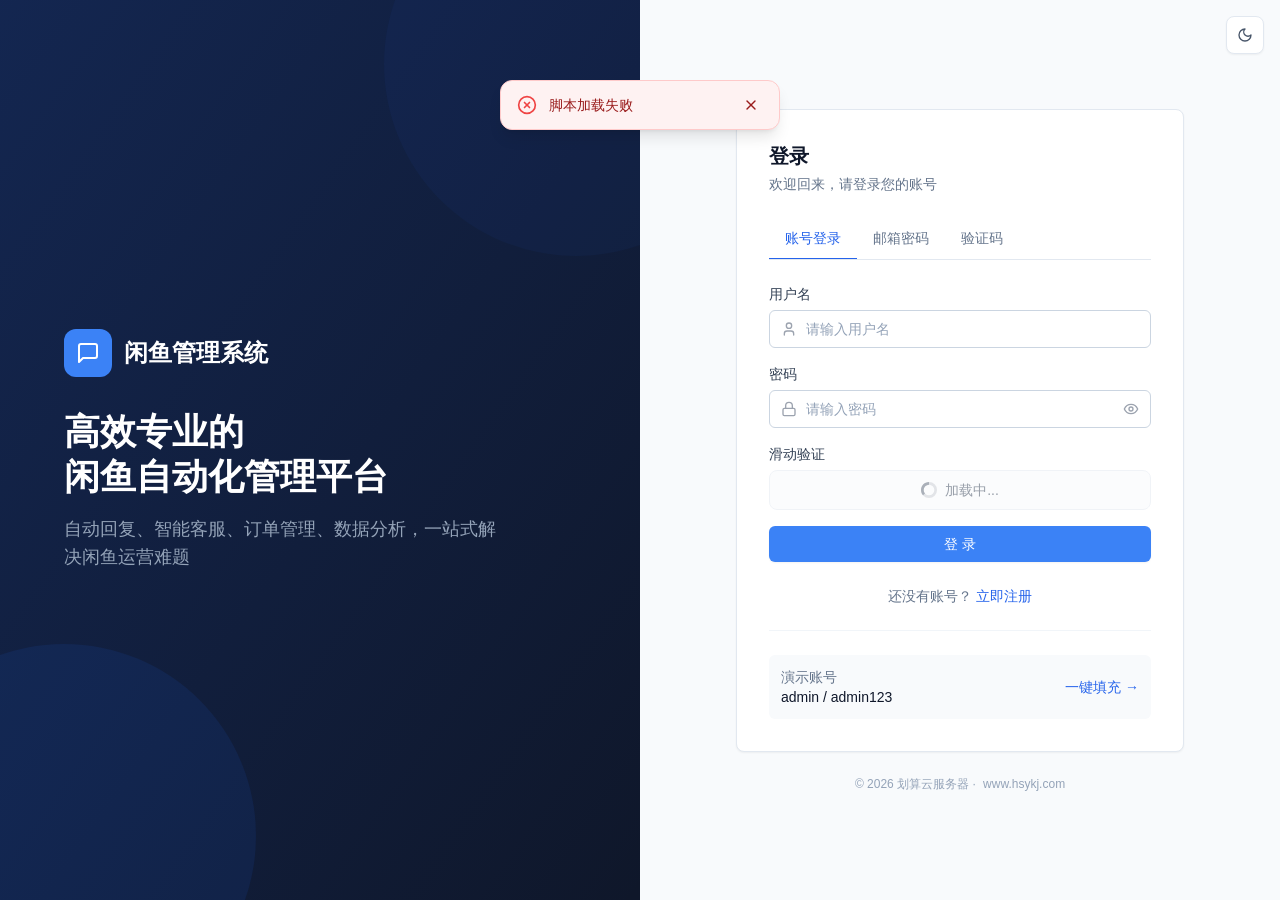
==== commit 4124cade: "Add initial files for the Xianyu Auto Reply Management System - Created favicon.svg for the applicat" ====
--- a/static/index.html
+++ b/static/index.html
@@ -1,28 +1,28 @@
-<!DOCTYPE html>
-<html lang="zh-CN">
-  <head>
-    <meta charset="UTF-8" />
-    <link rel="icon" type="image/svg+xml" href="/static/favicon.svg" />
-    <meta name="viewport" content="width=device-width, initial-scale=1.0" />
-    <title>闲鱼自动回复管理系统</title>
-    <!-- 在页面加载前立即设置主题，避免闪白 -->
-    <script>
-      (function() {
-        var theme = localStorage.getItem('theme');
-        var prefersDark = window.matchMedia('(prefers-color-scheme: dark)').matches;
-        if (theme === 'dark' || (!theme && prefersDark)) {
-          document.documentElement.classList.add('dark');
-        }
-      })();
-    </script>
-    <link rel="preconnect" href="https://fonts.googleapis.com">
-    <link rel="preconnect" href="https://fonts.gstatic.com" crossorigin>
-    <link href="https://fonts.googleapis.com/css2?family=Inter:wght@400;500;600;700&display=swap" rel="stylesheet">
+<!DOCTYPE html>
+<html lang="zh-CN">
+  <head>
+    <meta charset="UTF-8" />
+    <link rel="icon" type="image/svg+xml" href="/static/favicon.svg" />
+    <meta name="viewport" content="width=device-width, initial-scale=1.0" />
+    <title>闲鱼自动回复管理系统</title>
+    <!-- 在页面加载前立即设置主题，避免闪白 -->
+    <script>
+      (function() {
+        var theme = localStorage.getItem('theme');
+        var prefersDark = window.matchMedia('(prefers-color-scheme: dark)').matches;
+        if (theme === 'dark' || (!theme && prefersDark)) {
+          document.documentElement.classList.add('dark');
+        }
+      })();
+    </script>
+    <link rel="preconnect" href="https://fonts.googleapis.com">
+    <link rel="preconnect" href="https://fonts.gstatic.com" crossorigin>
+    <link href="https://fonts.googleapis.com/css2?family=Inter:wght@400;500;600;700&display=swap" rel="stylesheet">
     <script type="module" crossorigin src="/static/assets/index-5sSZK5_Z.js"></script>
     <link rel="stylesheet" crossorigin href="/static/assets/index-GIXT7lY9.css">
-  </head>
-  <body>
-    <div id="root"></div>
-
-  </body>
-</html>
+  </head>
+  <body>
+    <div id="root"></div>+
+  </body>
+</html>
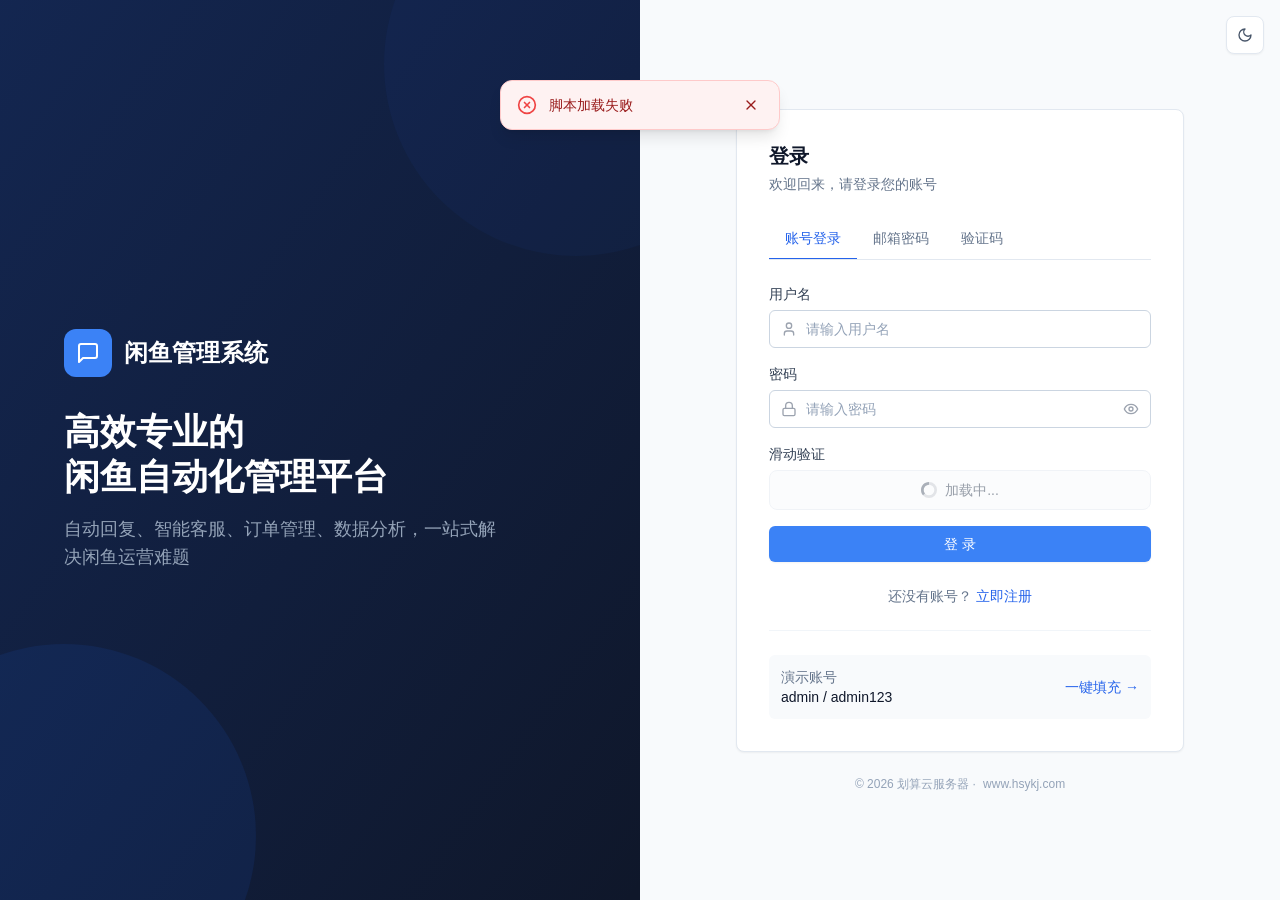
==== commit 0847efa0: "添加账号级和商品级补充说明字段支持AI回复上下文增强" ====
--- a/static/index.html
+++ b/static/index.html
@@ -18,7 +18,7 @@
     <link rel="preconnect" href="https://fonts.googleapis.com">
     <link rel="preconnect" href="https://fonts.gstatic.com" crossorigin>
     <link href="https://fonts.googleapis.com/css2?family=Inter:wght@400;500;600;700&display=swap" rel="stylesheet">
-    <script type="module" crossorigin src="/static/assets/index-5sSZK5_Z.js"></script>
+    <script type="module" crossorigin src="/static/assets/index-CLXmddut.js"></script>
     <link rel="stylesheet" crossorigin href="/static/assets/index-GIXT7lY9.css">
   </head>
   <body>
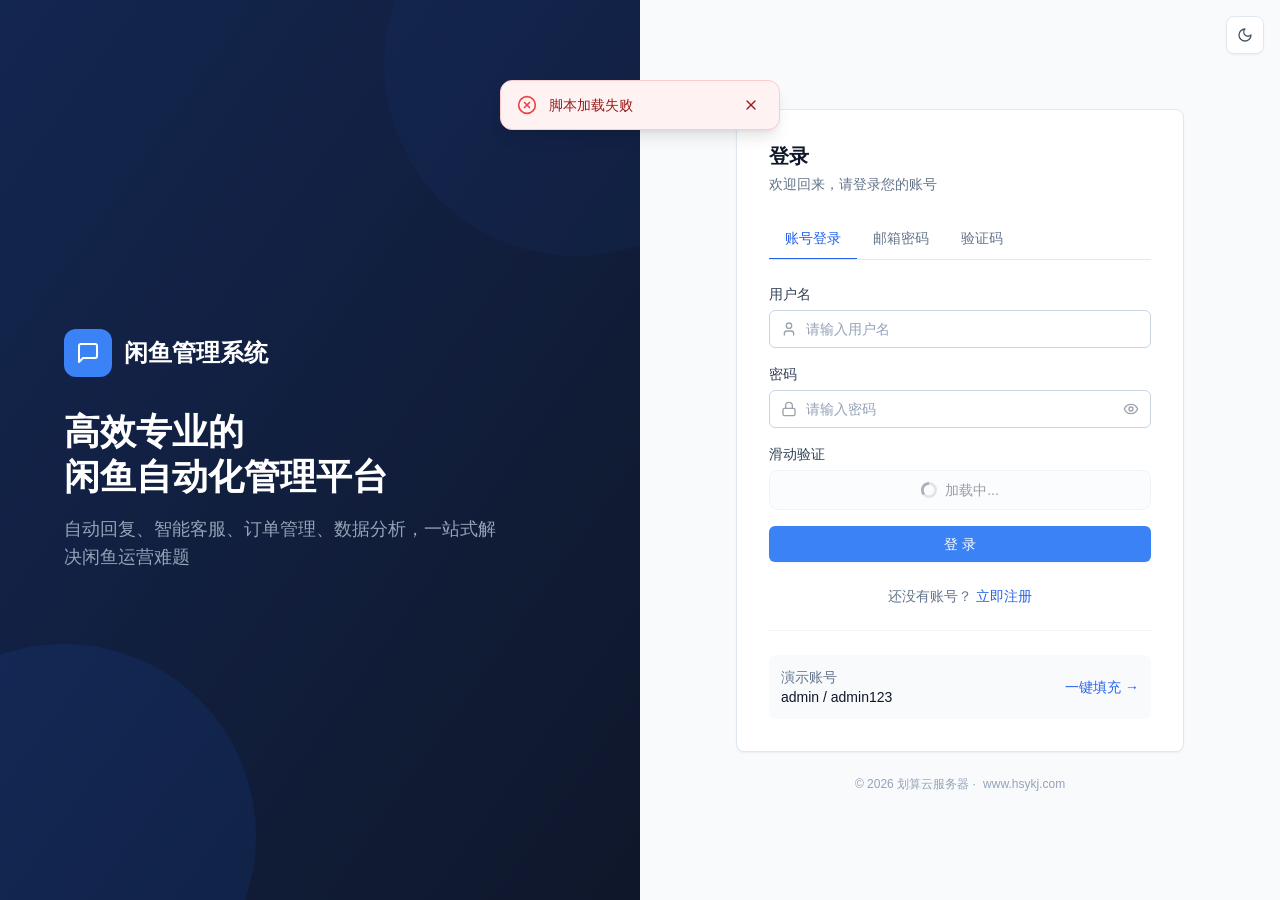
==== commit ff1bae0c: "feat(ai): 新增自定义说话风格配置并优化默认提示词 - 优化默认AI提示词（议价、技术解答、常规客服），使其更符合闲鱼卖家的自然口语化沟通风格 - 在 AI 回复引擎中增加对 `style` " ====
--- a/static/index.html
+++ b/static/index.html
@@ -18,7 +18,7 @@
     <link rel="preconnect" href="https://fonts.googleapis.com">
     <link rel="preconnect" href="https://fonts.gstatic.com" crossorigin>
     <link href="https://fonts.googleapis.com/css2?family=Inter:wght@400;500;600;700&display=swap" rel="stylesheet">
-    <script type="module" crossorigin src="/static/assets/index-CLXmddut.js"></script>
+    <script type="module" crossorigin src="/static/assets/index-D_Sln4t9.js"></script>
     <link rel="stylesheet" crossorigin href="/static/assets/index-GIXT7lY9.css">
   </head>
   <body>
